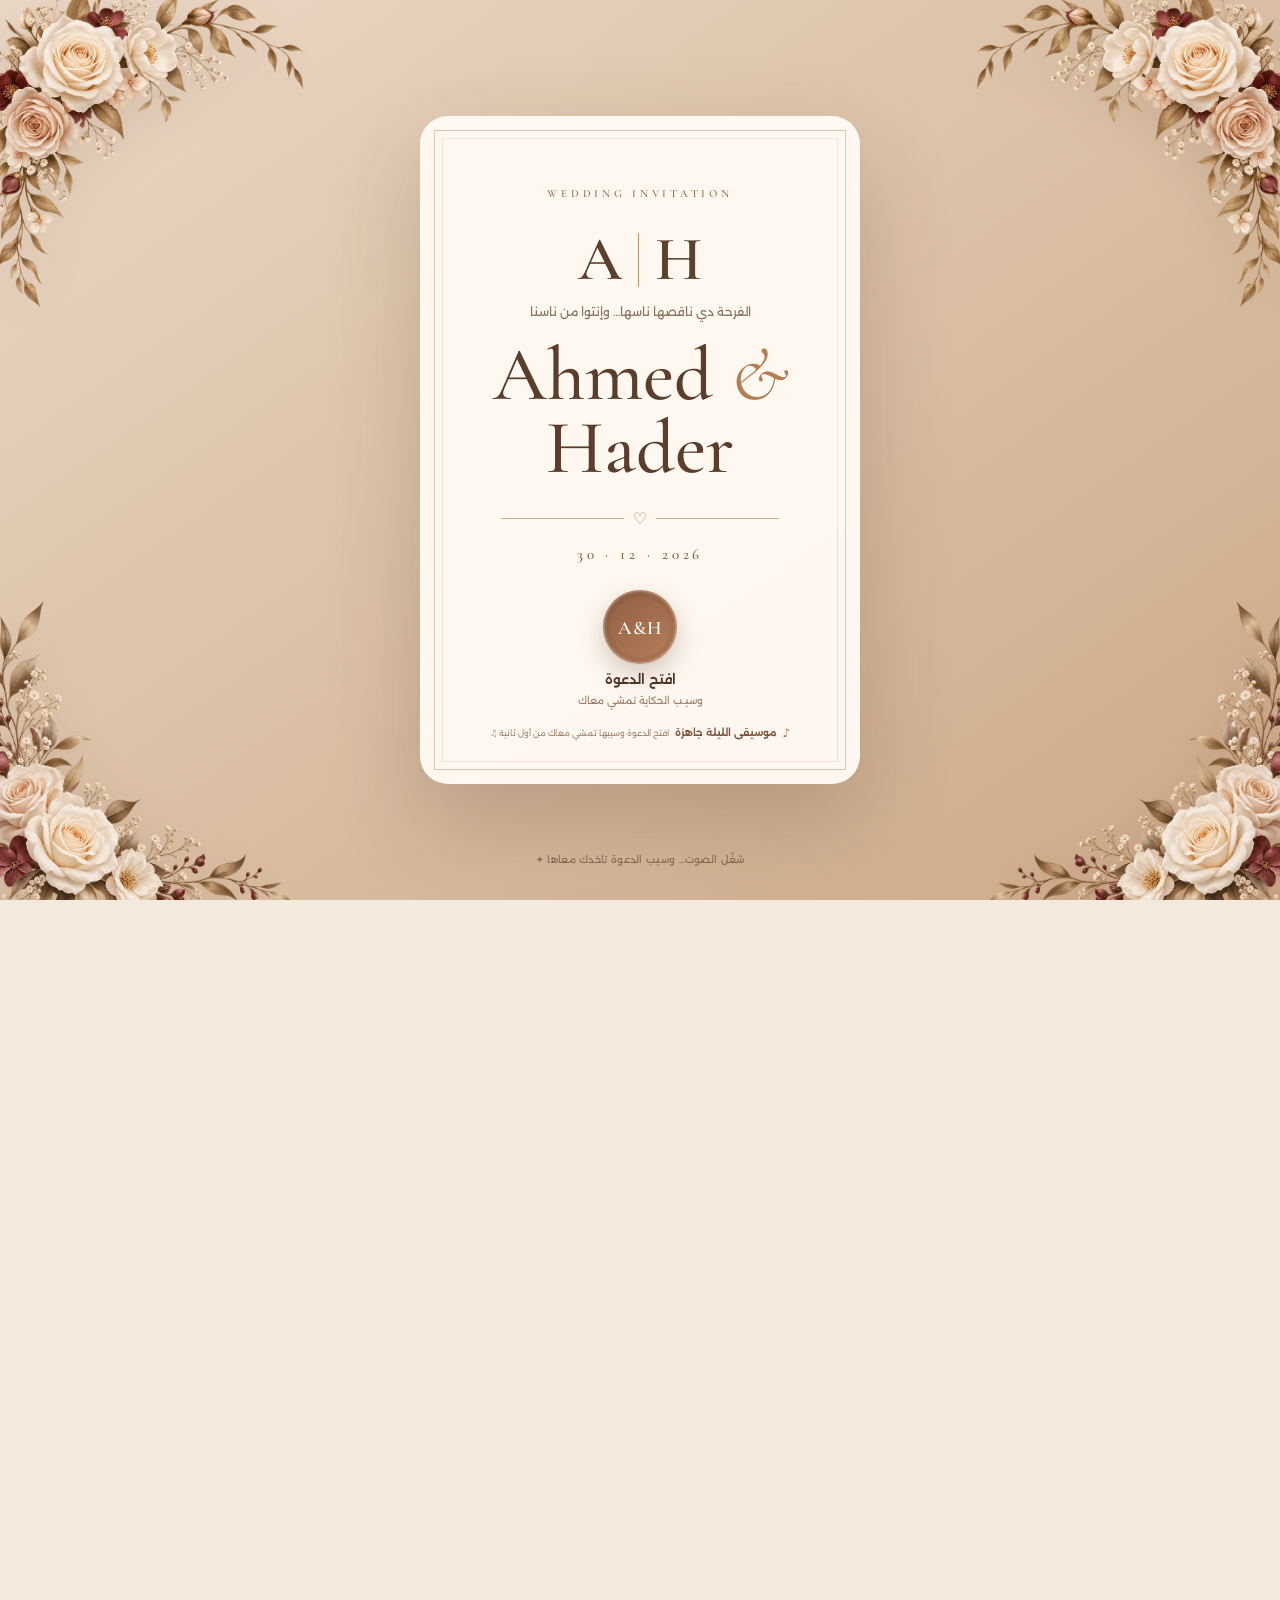
==== w/ahemd/index.html @ fbf28346 "c" ====
<!doctype html>
<html lang="ar" dir="rtl">
<head>
  <meta charset="utf-8" />
  <base href="/" />
  <meta name="viewport" content="width=device-width, initial-scale=1, viewport-fit=cover" />
  <meta name="theme-color" content="#cdb091" />
  <link rel="icon" href="data:image/svg+xml,<svg xmlns=%22http://www.w3.org/2000/svg%22 viewBox=%220 0 100 100%22><text y=%22.9em%22 font-size=%2290%22>🤎</text></svg>">
  <meta name="description" content="دعوة زفاف Ahmed & Hader" />
  <title>Ahmed & Hader — Wedding Invitation</title>
  <link rel="preconnect" href="https://fonts.googleapis.com">
  <link rel="preconnect" href="https://fonts.gstatic.com" crossorigin>
  <link rel="preload" as="image" href="/assets/invitation-cover.webp" type="image/webp" fetchpriority="high">
  <link href="https://fonts.googleapis.com/css2?family=Alexandria:wght@300;400;500;600&family=Cormorant+Garamond:ital,wght@0,400;0,500;0,600;1,500&display=swap" rel="stylesheet">
  <link rel="stylesheet" href="/styles.css?v=17" />
</head>
<body class="locked">

  <div id="intro" class="intro" aria-label="فتح دعوة الزفاف">
    <div class="intro-grain"></div>
    <div class="intro-floral intro-floral--tl" aria-hidden="true"></div>
    <div class="intro-floral intro-floral--tr" aria-hidden="true"></div>
    <div class="intro-floral intro-floral--bl" aria-hidden="true"></div>
    <div class="intro-floral intro-floral--br" aria-hidden="true"></div>

    <div id="introCard" class="intro-card">
      <div class="intro-card__border"></div>
      <span class="intro-kicker">WEDDING INVITATION</span>
      <div class="intro-monogram">A <i></i> H</div>
      <p class="intro-small">الفرحة دي ناقصها ناسها… وإنتوا من ناسنا</p>
      <h1>Ahmed <em>&</em> Hader</h1>
      <div class="intro-divider"><span></span><b>♡</b><span></span></div>
      <p class="intro-date">30 · 12 · 2026</p>
      <button id="openInvite" class="open-btn" type="button">
        <span class="seal-mini">A&H</span>
        <strong>افتح الدعوة</strong>
        <small>وسيـب الحكاية تمشي معاك</small>
      </button>
      <div class="intro-song"><span>♪</span><b>موسيقى الليلة جاهزة</b><small>افتح الدعوة وسيبها تمشي معاك من أول ثانية ♫</small></div>
    </div>
    <p class="intro-note">شغّل الصوت… وسيب الدعوة تاخدك معاها ✦</p>
  </div>

  <audio id="weddingAudio" preload="auto" loop playsinline>
    <source src="/assets/wedding-song.mp3" type="audio/mpeg">
  </audio>

  <main id="site" class="site" aria-hidden="true">
    <section class="cover" id="home">
      <div class="cover-floral cover-floral--tl" aria-hidden="true"></div>
      <div class="cover-floral cover-floral--tr" aria-hidden="true"></div>
      <div class="cover-floral cover-floral--bl" aria-hidden="true"></div>
      <div class="cover-floral cover-floral--br" aria-hidden="true"></div>
      <div class="cover-glow"></div>
      <figure class="cover-frame">
        <picture>
          <source srcset="/assets/invitation-cover.webp" type="image/webp">
          <img src="/assets/invitation-cover.jpeg" alt="Ahmed & Hader wedding invitation" width="1024" height="1536" decoding="async" fetchpriority="high" />
        </picture>
        <div class="cover-shine"></div>
      </figure>
      <div class="cover-bottom">
        <span>OUR DAY • OUR PEOPLE</span>
        <div class="mouse"><i></i></div>
      </div>
    </section>

    <section class="story section paper-section" id="story">
      <div class="paper-orbit orbit-one"></div>
      <div class="paper-orbit orbit-two"></div>
      <div class="section-title reveal">
        <span class="en">A LITTLE NOTE FROM US</span>
        <h2>من هنا هنبدأ بيتنا</h2>
        <div class="tiny-flower">✦</div>
      </div>
      <div class="story-copy reveal">
        <p>عدّت تفاصيل كتير لحد ما وصلنا لليوم ده، بس أكتر حاجة متأكدين منها إننا عايزين نبدأه وسط الناس اللي بنحبهم. عشان كده الدعوة دي مش مجرد ميعاد… دي عشان تكونوا جزء من ذكرى هنفضل فاكرينها طول العمر.</p>
        <p class="story-second">تعالوا افرحوا معانا من قلبكم، اضحكوا وارقصوا وخلو الليلة دي تاخد حقها 🤎</p>
        <div class="signature">Ahmed <em>&</em> Hader</div>
      </div>
    </section>

    <section class="countdown-section section" id="countdown">
      <div class="section-title reveal">
        <span class="en">SAVE THE DATE</span>
        <h2>فاضل قد إيه ونشوفكم؟</h2>
      </div>
      <div class="countdown reveal" aria-label="العد التنازلي للحفل">
        <div class="count-box"><strong id="days">00</strong><span>يوم</span></div>
        <div class="count-box"><strong id="hours">00</strong><span>ساعة</span></div>
        <div class="count-box"><strong id="minutes">00</strong><span>دقيقة</span></div>
        <div class="count-box"><strong id="seconds">00</strong><span>ثانية</span></div>
      </div>
      <p class="count-note reveal">الأربعاء · 30 ديسمبر 2026</p>
    </section>

    <section class="details section paper-section" id="details">
      <div class="section-title reveal">
        <span class="en">THE CELEBRATION</span>
        <h2> دي التفاصيل</h2>
      </div>

      <div class="detail-stack">
        <article class="detail-card reveal">
          <div class="detail-number">01</div>
          <div class="detail-icon">◷</div>
          <span>الوقت</span>
          <h3>7:00 PM</h3>
          <p>من 7 هنكون مستنيينكم… تعالوا بدري عشان نسلم عليكم قبل الزحمة 🤎</p>
          <button id="calendarBtn" class="calendar-inline" type="button"><span>＋</span> حط اليوم في التقويم</button>
        </article>

        <article class="detail-card reveal">
          <div class="detail-number">02</div>
          <div class="detail-icon">⌖</div>
          <span>المكان</span>
          <h3>Le Ciel Hotel</h3>
          <p>Lailaty Hall</p>
          <a id="mapBtn" class="soft-link" href="#" target="_blank" rel="noopener">هات الطريق <b>↗</b></a>
        </article>
      </div>


    </section>

    <section class="wishes section" id="wishes">
      <div class="section-title reveal">
        <span class="en">FROM OUR FAVORITE PEOPLE</span>
        <h2>كلمتين من ناسنا</h2>
        <p>كل كلمة منكم هتفضل حتة حلوة من اليوم ده</p>
      </div>
      <div class="wishes-slider reveal empty" id="wishesSlider" aria-label="تعليقات الأهل والأصدقاء">
        <div class="wishes-viewport">
          <div class="wishes-track" id="wishesTrack"></div>
        </div>
        <div class="wishes-controls">
          <button id="wishPrev" class="wish-nav" type="button" aria-label="التعليق السابق">‹</button>
          <div class="wish-count" aria-live="polite"><strong id="wishCurrent">00</strong><i></i><span id="wishTotal">00</span></div>
          <button id="wishNext" class="wish-nav" type="button" aria-label="التعليق التالي">›</button>
        </div>
      </div>

      <div class="guestbook reveal">
        <div class="guestbook-head">
          <span>GUEST BOOK</span>
          <h3>سيب لنا كلمة نرجع نقراها بعدين</h3>
        </div>
        <form id="wishForm" class="wish-form">
          <input id="wishName" type="text" maxlength="30" placeholder="اسمك" required />
          <textarea id="wishMessage" maxlength="180" placeholder="اكتب اللي نفسك تقوله لـ Ahmed & Hader…" required></textarea>
          <button type="submit" class="primary-btn">سيب كلمتك 🤎</button>
        </form>
      </div>
    </section>

    <section class="closing section paper-section" id="closing">
      <div class="closing-card reveal">
        <span class="en">CAN'T WAIT TO SEE YOU</span>
        <div class="closing-mark">A <i></i> H</div>
        <h2>مستنيينكم</h2>
        <p>من غيركم الليلة هتبقى ناقصة. مش محتاجين منكم غير إنكم تيجوا بقلب خفيف وفرحة كبيرة، ونعيش اليوم ده سوا.</p>
        <div class="closing-date">30 / 12 / 2026</div>
      </div>
    </section>

    <footer>
      <span>ONE NIGHT • ONE MEMORY</span>
      <strong>Ahmed & Hader</strong>
      <small class="music-credit">Local wedding audio • loops all night ♫</small>
      <small class="dev-credit">DEV : Ziad</small>
    </footer>
  </main>

  <div id="player" class="player local-audio-player" aria-label="تشغيل أو إيقاف موسيقى الفرح">
    <button id="audioToggle" class="audio-toggle" type="button" aria-label="تشغيل أو إيقاف الموسيقى" title="تشغيل / إيقاف الموسيقى">
      <span class="audio-icon audio-icon-play">▶</span>
      <span class="audio-icon audio-icon-pause">Ⅱ</span>
    </button>
  </div>

  <div class="scroll-progress" aria-hidden="true"><i id="scrollProgress"></i></div>
  <div id="toast" class="toast" role="status"></div>

  <script src="/app.js?v=17" defer></script>
</body>
</html>
---- styles.css ----
:root{
  --paper:#f3e9dc;
  --paper-2:#ead9c7;
  --latte:#d4b493;
  --latte-2:#c19a75;
  --brown:#5c3f2d;
  --brown-2:#7b5940;
  --ink:#37271d;
  --cream:#fffaf4;
  --gold:#b88758;
  --rose:#9a6e5b;
  --line:rgba(92,63,45,.16);
  --shadow:0 30px 80px rgba(81,54,35,.18);
}
*{box-sizing:border-box}
html{scroll-behavior:smooth;background:var(--paper)}
body{margin:0;background:var(--paper);color:var(--ink);font-family:"Alexandria",system-ui,sans-serif;overflow-x:hidden}
body.locked{overflow:hidden}
button,a,input,textarea{font:inherit}
button{cursor:pointer}
a{text-decoration:none;color:inherit}
::selection{background:#b88758;color:#fff}

/* Intro */
.intro{position:fixed;inset:0;z-index:9999;display:grid;place-items:center;overflow:hidden;background:
radial-gradient(circle at 12% 15%,rgba(255,255,255,.72),transparent 25%),
radial-gradient(circle at 86% 84%,rgba(160,110,75,.12),transparent 29%),
linear-gradient(145deg,#ead8c6 0%,#d9bea2 52%,#cda887 100%);transition:opacity 1s ease,visibility 1s ease;isolation:isolate}
.intro::before{content:"";position:absolute;inset:-20%;background:repeating-linear-gradient(0deg,rgba(255,255,255,.08) 0 1px,transparent 1px 4px);opacity:.5;mix-blend-mode:soft-light;transform:rotate(-9deg);pointer-events:none}
.intro.hide{opacity:0;visibility:hidden;pointer-events:none}
.intro-grain{position:absolute;inset:0;opacity:.16;pointer-events:none;background-image:url("data:image/svg+xml,%3Csvg viewBox='0 0 180 180' xmlns='http://www.w3.org/2000/svg'%3E%3Cfilter id='n'%3E%3CfeTurbulence type='fractalNoise' baseFrequency='.8' numOctaves='4' stitchTiles='stitch'/%3E%3C/filter%3E%3Crect width='100%25' height='100%25' filter='url(%23n)' opacity='.25'/%3E%3C/svg%3E")}
.botanical{position:absolute;width:340px;height:520px;opacity:.22;filter:blur(.1px);border-radius:50%;pointer-events:none}
.botanical::before,.botanical::after{content:"";position:absolute;border:1px solid rgba(85,58,40,.42);border-radius:70% 0 70% 0;transform:rotate(28deg)}
.botanical::before{width:150px;height:55px;left:60px;top:150px;box-shadow:60px 70px 0 -1px rgba(0,0,0,0),60px 70px 0 0 rgba(85,58,40,.25)}
.botanical::after{width:125px;height:46px;left:155px;top:235px;transform:rotate(210deg)}
.botanical-a{left:-120px;top:-150px;transform:rotate(18deg)}
.botanical-b{right:-110px;bottom:-180px;transform:rotate(205deg)}
.intro-card{position:relative;z-index:2;width:min(88vw,440px);min-height:610px;padding:72px 42px 44px;background:rgba(255,250,244,.92);box-shadow:0 36px 90px rgba(81,53,33,.28);display:flex;flex-direction:column;align-items:center;justify-content:center;text-align:center;transition:transform 1.15s cubic-bezier(.2,.8,.2,1),opacity .8s ease;transform-origin:center}
.intro-card::before,.intro-card::after{content:"";position:absolute;width:150px;height:150px;border:1px solid rgba(184,135,88,.26);border-radius:50%}
.intro-card::before{left:-82px;top:-78px}.intro-card::after{right:-78px;bottom:-70px}
.intro-card__border{position:absolute;inset:16px;border:1px solid rgba(184,135,88,.45);pointer-events:none}
.intro-card__border::after{content:"";position:absolute;inset:7px;border:1px solid rgba(184,135,88,.18)}
.intro-kicker{font:600 11px/1 "Cormorant Garamond",serif;letter-spacing:.34em;color:#9b7653}
.intro-monogram{direction:ltr;display:flex;align-items:center;gap:16px;font:600 62px/1 "Cormorant Garamond",serif;color:var(--brown);margin:30px 0 13px}.intro-monogram i{width:1px;height:54px;background:#bc936d}
.intro-small{font-size:12px;color:#8b745f;margin:0}.intro h1{direction:ltr;font:500 clamp(50px,8vw,76px)/.96 "Cormorant Garamond",serif;color:#5a3d2b;margin:20px 0 14px}.intro h1 em{font-weight:400;color:#b27f54}
.intro-divider{display:flex;align-items:center;gap:9px;width:78%;color:#b78961;margin:11px 0}.intro-divider span{height:1px;background:#cfae8d;flex:1}.intro-divider b{font-weight:400}
.intro-date{direction:ltr;font:500 15px/1 "Cormorant Garamond",serif;letter-spacing:.26em;color:#7c5b44;margin:8px 0 28px}
.open-btn{border:0;background:transparent;display:flex;flex-direction:column;align-items:center;color:#503524;gap:7px;padding:0}.open-btn strong{font-size:13px;font-weight:600}.open-btn small{font-size:10px;color:#9b816c;font-weight:400}.seal-mini{width:74px;height:74px;border-radius:50%;display:grid;place-items:center;background:linear-gradient(145deg,#8d5d42,#b9805c);color:#fff9ef;box-shadow:0 10px 25px rgba(94,57,37,.25),inset 0 0 0 2px rgba(255,255,255,.22),inset 0 0 0 7px rgba(85,49,30,.09);font:600 19px/1 "Cormorant Garamond",serif;letter-spacing:.06em;transition:.35s ease}.open-btn:hover .seal-mini{transform:translateY(-4px) rotate(-4deg);box-shadow:0 16px 32px rgba(94,57,37,.32),inset 0 0 0 2px rgba(255,255,255,.22),inset 0 0 0 7px rgba(85,49,30,.09)}
.intro.opening .intro-card{transform:scale(1.06) rotateX(7deg);opacity:0}.intro-note{position:absolute;bottom:max(24px,env(safe-area-inset-bottom));font-size:10px;color:#6f5140;opacity:.72;letter-spacing:.03em}

.site{opacity:0;transition:opacity .8s ease}.site.ready{opacity:1}.section{position:relative;padding:110px 22px;overflow:hidden}
.paper-section{background:linear-gradient(180deg,#f7efe5,#edddcb)}
.paper-section::before{content:"";position:absolute;inset:0;background-image:linear-gradient(rgba(91,62,42,.025) 1px,transparent 1px),linear-gradient(90deg,rgba(91,62,42,.025) 1px,transparent 1px);background-size:28px 28px;mask-image:linear-gradient(to bottom,transparent,#000 20%,#000 80%,transparent);pointer-events:none}
.section-title{text-align:center;position:relative;z-index:2}.section-title .en{direction:ltr;display:block;font:600 11px/1 "Cormorant Garamond",serif;letter-spacing:.37em;color:#a3734c;margin-bottom:16px}.section-title h2{font-size:clamp(32px,5vw,58px);font-weight:500;line-height:1.4;margin:0;color:#523827}.section-title p{font-size:13px;color:#8a6d59;margin:12px 0 0}.tiny-flower{color:#b88758;margin-top:12px}

/* Cover using the user's exact image */
.cover{position:relative;min-height:100svh;background:linear-gradient(180deg,#cdb091 0%,#e4d0ba 52%,#f2e7db 100%);display:flex;align-items:center;justify-content:center;padding:34px 16px 86px;overflow:hidden}
.cover::before{content:"";position:absolute;inset:0;background:radial-gradient(circle at 50% 16%,rgba(255,255,255,.6),transparent 36%),radial-gradient(circle at 10% 86%,rgba(116,72,45,.12),transparent 30%)}
.cover-glow{position:absolute;width:80vw;height:80vw;border-radius:50%;border:1px solid rgba(255,255,255,.35);box-shadow:0 0 0 60px rgba(255,255,255,.08),0 0 0 120px rgba(255,255,255,.04)}
.cover-frame{position:relative;z-index:2;margin:0;width:min(92vw,615px);filter:drop-shadow(0 30px 48px rgba(79,49,29,.25));animation:coverFloat 7s ease-in-out infinite}
.cover-frame::before{content:"";position:absolute;inset:-9px;border:1px solid rgba(255,255,255,.62);z-index:2;pointer-events:none}.cover-frame img{display:block;width:100%;height:auto;max-height:88svh;object-fit:contain;background:#fff;border-radius:3px}.cover-shine{position:absolute;inset:0;overflow:hidden;pointer-events:none}.cover-shine::after{content:"";position:absolute;top:-20%;left:-55%;width:34%;height:140%;background:linear-gradient(90deg,transparent,rgba(255,255,255,.18),transparent);transform:rotate(10deg);animation:shine 5.8s ease-in-out infinite 1.2s}
.cover-bottom{position:absolute;bottom:22px;left:50%;transform:translateX(-50%);z-index:3;display:flex;flex-direction:column;align-items:center;gap:9px;color:#6b4d38}.cover-bottom>span{direction:ltr;font:600 9px/1 "Cormorant Garamond",serif;letter-spacing:.3em}.mouse{width:20px;height:31px;border:1px solid rgba(96,65,45,.46);border-radius:14px;display:flex;justify-content:center;padding-top:6px}.mouse i{width:2px;height:7px;border-radius:5px;background:#8d6549;animation:mouse 1.6s ease infinite}
@keyframes coverFloat{0%,100%{transform:translateY(0)}50%{transform:translateY(-8px)}}@keyframes shine{0%,45%{left:-55%}65%,100%{left:125%}}@keyframes mouse{0%{transform:translateY(0);opacity:1}80%,100%{transform:translateY(8px);opacity:0}}

.story{min-height:90svh;display:flex;flex-direction:column;justify-content:center;align-items:center}.story-copy{position:relative;z-index:2;width:min(720px,94%);text-align:center;margin-top:38px}.story-copy p{font-size:clamp(15px,2vw,18px);line-height:2.2;color:#6f5441;margin:0 auto;max-width:640px}.signature{direction:ltr;font:500 clamp(44px,7vw,70px)/1 "Cormorant Garamond",serif;color:#815a3c;margin-top:38px}.signature em{color:#bd8b60;font-weight:400}.paper-orbit{position:absolute;border:1px solid rgba(152,103,68,.13);border-radius:50%}.orbit-one{width:460px;height:460px;right:-250px;top:10%}.orbit-two{width:520px;height:520px;left:-340px;bottom:-140px}

.countdown-section{background:linear-gradient(160deg,#b89677 0%,#c9a989 50%,#af896b 100%);color:#fff;min-height:78svh;display:flex;flex-direction:column;justify-content:center}.countdown-section::after{content:"";position:absolute;inset:0;background:radial-gradient(circle at 15% 15%,rgba(255,255,255,.18),transparent 28%),radial-gradient(circle at 84% 80%,rgba(69,42,26,.14),transparent 30%)}.countdown-section .section-title{z-index:2}.countdown-section .section-title .en{color:#f4dfca}.countdown-section .section-title h2{color:#fff8f1}.countdown{position:relative;z-index:2;width:min(900px,96%);margin:52px auto 0;display:grid;grid-template-columns:repeat(4,1fr);gap:13px}.count-box{min-height:160px;border:1px solid rgba(255,255,255,.38);background:rgba(255,255,255,.13);backdrop-filter:blur(9px);display:flex;flex-direction:column;align-items:center;justify-content:center;border-radius:28px}.count-box strong{direction:ltr;font:500 clamp(52px,8vw,78px)/.85 "Cormorant Garamond",serif}.count-box span{font-size:11px;margin-top:13px;opacity:.85}.count-note{position:relative;z-index:2;text-align:center;color:#fff0e0;font-size:12px;letter-spacing:.04em;margin-top:25px}

.details{padding-bottom:130px}.detail-stack{width:min(930px,96%);margin:52px auto 0;display:grid;grid-template-columns:1fr 1fr;gap:18px}.detail-card{position:relative;background:rgba(255,250,244,.72);border:1px solid rgba(128,86,58,.14);border-radius:30px;padding:42px 34px;text-align:center;box-shadow:0 24px 60px rgba(85,56,36,.08);overflow:hidden}.detail-card::after{content:"";position:absolute;width:150px;height:150px;border:1px solid rgba(182,132,91,.14);border-radius:50%;right:-80px;bottom:-85px}.detail-number{position:absolute;left:25px;top:22px;font:600 12px/1 "Cormorant Garamond",serif;letter-spacing:.18em;color:#bb8d67}.detail-icon{width:62px;height:62px;border-radius:50%;margin:0 auto 20px;display:grid;place-items:center;border:1px solid rgba(151,101,67,.26);color:#9a6c4d;font-size:27px;background:#f8eee3}.detail-card>span{font-size:11px;color:#9a816c}.detail-card h3{direction:ltr;font:500 clamp(31px,4vw,46px)/1.1 "Cormorant Garamond",serif;color:#65462f;margin:10px 0}.detail-card p{font-size:12px;color:#8d735f;margin:6px 0}.soft-link{display:inline-flex;gap:8px;align-items:center;margin-top:20px;padding-bottom:5px;border-bottom:1px solid rgba(132,87,54,.35);font-size:11px;color:#7a5236}.soft-link b{font-size:15px;font-weight:400}.timeline{width:min(880px,94%);margin:34px auto 0;padding:26px 32px;background:#6c4b35;color:#fff7ef;border-radius:24px;display:grid;grid-template-columns:1fr 60px 1fr 60px 1fr;align-items:center;text-align:center;box-shadow:0 18px 45px rgba(88,55,33,.18)}.timeline div{display:flex;flex-direction:column;gap:5px}.timeline b{direction:ltr;font:500 26px/1 "Cormorant Garamond",serif;color:#f2d5b9}.timeline span{font-size:10px;opacity:.8}.timeline i{height:1px;background:rgba(255,255,255,.28)}.actions{display:flex;justify-content:center;gap:12px;flex-wrap:wrap;margin-top:32px}.primary-btn,.secondary-btn{border-radius:999px;padding:15px 25px;font-size:11px;transition:.3s ease;border:1px solid #6f4b34}.primary-btn{background:#68472f;color:#fffaf4}.secondary-btn{background:transparent;color:#68472f}.primary-btn:hover,.secondary-btn:hover{transform:translateY(-2px);box-shadow:0 13px 30px rgba(95,59,34,.16)}

.wishes{background:#d9bea2;padding-top:120px;padding-bottom:130px}.wishes::before{content:"";position:absolute;inset:0;background:radial-gradient(circle at 14% 20%,rgba(255,255,255,.2),transparent 25%),radial-gradient(circle at 90% 78%,rgba(110,67,42,.11),transparent 30%)}.wishes .section-title h2{color:#513729}.wishes .section-title .en{color:#75523c}.wishes-marquee{position:relative;z-index:2;width:100vw;margin-right:calc((100vw - 100%)/-2);margin-top:45px;overflow:hidden;mask-image:linear-gradient(to left,transparent,#000 8%,#000 92%,transparent)}.wishes-track{display:flex;gap:16px;width:max-content;animation:wishes 32s linear infinite;padding:12px 10px 26px}.wishes-marquee:hover .wishes-track{animation-play-state:paused}.wish-card{width:330px;min-height:210px;background:#f9f1e8;border:1px solid rgba(91,59,38,.11);border-radius:28px;padding:24px;box-shadow:0 18px 44px rgba(92,57,33,.1);display:grid;grid-template-columns:48px 1fr;grid-template-rows:auto 1fr;column-gap:12px;align-content:start}.avatar{grid-row:1;width:48px;height:48px;border-radius:50%;display:grid;place-items:center;background:#b28766;color:#fff;font-weight:600}.wish-card>div:nth-child(2){display:flex;flex-direction:column;justify-content:center}.wish-card strong{font-size:12px;color:#533725}.wish-card span{font-size:9px;color:#9b7e69;margin-top:3px}.wish-card p{grid-column:1/-1;font-size:12px;line-height:2;color:#735a48;margin:18px 0 0}.guestbook{position:relative;z-index:2;width:min(760px,94%);margin:55px auto 0;background:#fff8ef;border-radius:34px;padding:42px;box-shadow:0 28px 70px rgba(85,55,34,.12)}.guestbook-head{text-align:center}.guestbook-head span{direction:ltr;font:600 10px/1 "Cormorant Garamond",serif;letter-spacing:.35em;color:#a47854}.guestbook-head h3{font-size:28px;margin:10px 0 26px;color:#553a28}.wish-form{display:grid;gap:11px}.wish-form input,.wish-form textarea{width:100%;border:1px solid rgba(101,68,46,.15);background:#f4e8db;color:#513828;border-radius:18px;outline:none;padding:14px 16px;font-size:12px;transition:.2s ease}.wish-form textarea{min-height:120px;resize:vertical}.wish-form input:focus,.wish-form textarea:focus{border-color:#a57350;box-shadow:0 0 0 3px rgba(167,115,80,.09)}.wish-form .primary-btn{justify-self:center;margin-top:4px}.local-wishes{display:grid;gap:10px;margin-top:22px}.local-wish{background:#f2e4d5;border-radius:18px;padding:14px 16px}.local-wish strong{font-size:11px}.local-wish p{font-size:11px;line-height:1.8;margin:6px 0 0;color:#765b48}@keyframes wishes{from{transform:translateX(0)}to{transform:translateX(50%)}}

.closing{min-height:85svh;display:grid;place-items:center}.closing-card{position:relative;z-index:2;width:min(720px,94%);text-align:center;padding:86px 35px;border:1px solid rgba(151,103,68,.3);border-radius:320px 320px 30px 30px;background:rgba(255,250,245,.78);box-shadow:0 28px 70px rgba(82,53,34,.09)}.closing-card .en{direction:ltr;font:600 10px/1 "Cormorant Garamond",serif;letter-spacing:.34em;color:#9f7453}.closing-mark{direction:ltr;display:flex;align-items:center;justify-content:center;gap:14px;font:600 54px/1 "Cormorant Garamond",serif;color:#68472f;margin:20px 0}.closing-mark i{width:1px;height:42px;background:#b98a64}.closing-card h2{font-size:clamp(30px,5vw,52px);font-weight:500;margin:12px 0;color:#543827}.closing-card p{font-size:13px;line-height:2;color:#876b57;max-width:540px;margin:0 auto}.closing-date{direction:ltr;font:500 19px/1 "Cormorant Garamond",serif;letter-spacing:.24em;color:#916645;margin-top:30px}
footer{background:#4e3525;color:#ead6c3;padding:38px 20px;text-align:center;display:flex;flex-direction:column;gap:8px}footer span{font:500 10px/1 "Cormorant Garamond",serif;letter-spacing:.23em;opacity:.7}footer strong{direction:ltr;font:500 28px/1 "Cormorant Garamond",serif;color:#fff2e5}

/* Player + auto scroll */
.player{position:fixed;z-index:500;left:max(14px,env(safe-area-inset-left));bottom:max(14px,env(safe-area-inset-bottom));display:grid;grid-template-columns:48px minmax(135px,210px) 49px;align-items:center;gap:10px;padding:8px 9px;background:rgba(255,248,240,.92);border:1px solid rgba(109,74,50,.14);border-radius:999px;box-shadow:0 16px 44px rgba(80,50,30,.2);backdrop-filter:blur(14px);opacity:0;transform:translateY(25px);pointer-events:none;transition:.45s ease}.player.show{opacity:1;transform:none;pointer-events:auto}.player-disc{width:48px;height:48px;border-radius:50%;border:0;background:radial-gradient(circle at center,#d9bd9f 0 8%,#5d402d 9% 15%,#7a563d 16% 55%,#4d3324 56% 60%,#7a563d 61%);display:grid;place-items:center;color:#fff;box-shadow:inset 0 0 0 1px rgba(255,255,255,.15)}.player.playing .player-disc{animation:spin 4s linear infinite}.player-disc span{width:19px;height:19px;border-radius:50%;background:#e7cdb3;display:grid;place-items:center;color:#5d3f2b;font-size:10px}.player-copy{min-width:0;direction:ltr;text-align:left}.player-copy small{display:block;font:600 8px/1 "Cormorant Garamond",serif;letter-spacing:.2em;color:#9a7659}.player-copy strong{display:block;white-space:nowrap;overflow:hidden;text-overflow:ellipsis;font-size:10px;color:#523824;margin:5px 0 7px}.audio-line{height:2px;background:#e2cdb8;border-radius:4px;overflow:hidden}.audio-line i{display:block;width:0;height:100%;background:#7b553c}.scroll-toggle{width:48px;height:48px;border-radius:50%;border:1px solid rgba(92,62,42,.18);background:#f2e4d6;color:#6b4830;display:flex;flex-direction:column;align-items:center;justify-content:center;gap:1px}.scroll-toggle span{font-size:15px;line-height:1}.scroll-toggle small{font:700 6px/1 "Cormorant Garamond",serif;letter-spacing:.06em}.scroll-toggle:not(.active){opacity:.45}.scroll-progress{position:fixed;top:0;left:0;right:0;height:3px;z-index:700;background:transparent}.scroll-progress i{display:block;width:0;height:100%;background:#8c6143;box-shadow:0 0 10px rgba(140,97,67,.35)}.toast{position:fixed;z-index:800;left:50%;bottom:100px;transform:translate(-50%,18px);background:#513726;color:#fff7ef;border-radius:999px;padding:11px 18px;font-size:10px;opacity:0;pointer-events:none;transition:.3s ease}.toast.show{opacity:1;transform:translate(-50%,0)}@keyframes spin{to{transform:rotate(360deg)}}

.reveal{opacity:0;transform:translateY(30px);transition:opacity .85s ease,transform .85s cubic-bezier(.2,.8,.2,1)}.reveal.in-view{opacity:1;transform:none}

@media(max-width:760px){
  .intro-card{min-height:560px;padding:58px 30px 38px}.intro-monogram{font-size:54px}.intro h1{font-size:52px}.seal-mini{width:68px;height:68px}
  .section{padding:88px 15px}.cover{padding:20px 12px 76px}.cover-frame{width:min(94vw,560px)}.cover-frame img{max-height:90svh}
  .countdown{grid-template-columns:repeat(2,1fr);gap:10px}.count-box{min-height:126px}.detail-stack{grid-template-columns:1fr}.timeline{grid-template-columns:1fr;padding:22px 18px;gap:13px}.timeline i{width:1px;height:22px;justify-self:center}.actions{width:100%;max-width:560px;margin-left:auto;margin-right:auto}.primary-btn,.secondary-btn{width:100%;text-align:center}.guestbook{padding:30px 18px;border-radius:28px}.wishes-track{animation-duration:25s}.wish-card{width:286px}.closing-card{padding:72px 22px}.player{grid-template-columns:44px minmax(115px,1fr) 44px;right:14px;left:14px}.player-disc,.scroll-toggle{width:44px;height:44px}.player-copy strong{font-size:9px}.player-copy small{font-size:7px}}
@media(max-height:690px) and (max-width:760px){.intro-card{min-height:510px;padding-top:42px}.intro-monogram{margin:19px 0 8px}.intro h1{margin:13px 0 10px}.intro-date{margin-bottom:18px}.intro-note{display:none}}
@media(prefers-reduced-motion:reduce){*{animation:none!important;transition:none!important;scroll-behavior:auto!important}.reveal{opacity:1;transform:none}}

/* v3 heartfelt details + YouTube audio host */
.intro-song{direction:rtl;margin-top:18px;display:flex;align-items:center;justify-content:center;gap:6px;color:#78533a;font-size:10px}.intro-song span{font-size:12px;color:#a97650}.intro-song b{font-weight:600}.intro-song small{color:#a58a74}.story-second{margin-top:18px!important;color:#866954!important;font-size:13px!important}.yt-audio-host{position:fixed!important;width:200px!important;height:200px!important;left:-10000px!important;top:-10000px!important;overflow:hidden!important;pointer-events:none!important}.player-copy a{display:block;min-width:0}.player-copy a:hover strong{color:#8a5d3e}.cover-frame{will-change:transform}.site.ready .cover-frame{animation:coverReveal .95s cubic-bezier(.2,.8,.2,1) both,coverFloat 7s ease-in-out infinite .95s}@keyframes coverReveal{from{opacity:0;transform:scale(.965) translateY(16px);filter:blur(5px)}to{opacity:1;transform:scale(1) translateY(0);filter:blur(0)}}

/* =========================
   V4 — slider + looping auto scroll
   ========================= */
.rsvp-btn{display:inline-flex;flex-direction:column;align-items:center;justify-content:center;gap:4px;min-width:210px}
.rsvp-btn span{font-size:11px;line-height:1.2}
.rsvp-btn small{direction:ltr;font:500 11px/1 "Cormorant Garamond",serif;letter-spacing:.08em;opacity:.72}

/* Replace marquee with a clean slider */
.wishes-slider{position:relative;z-index:2;width:min(760px,92%);margin:48px auto 0}
.wishes-viewport{overflow:hidden;border-radius:30px;box-shadow:0 24px 60px rgba(92,57,33,.1)}
.wishes-track{display:flex;width:100%;gap:0!important;padding:0!important;animation:none!important;transition:transform .7s cubic-bezier(.22,.8,.24,1);will-change:transform;direction:ltr}
.wish-card{flex:0 0 100%;width:100%!important;min-height:235px;border-radius:30px!important;padding:34px 38px!important;display:grid!important;grid-template-columns:54px 1fr!important;grid-template-rows:auto 1fr!important;column-gap:14px!important;direction:rtl;text-align:right;background:rgba(255,249,242,.94)!important;border:1px solid rgba(91,59,38,.1)!important;box-shadow:none!important}
.wish-card .avatar{width:54px;height:54px;background:linear-gradient(145deg,#b98b67,#8f6245);box-shadow:inset 0 0 0 1px rgba(255,255,255,.28)}
.wish-meta{display:flex;flex-direction:column;justify-content:center}
.wish-card strong{font-size:13px!important;color:#513626!important}
.wish-card span{font-size:9px!important;color:#9d8069!important;margin-top:4px!important}
.wish-card p{grid-column:1/-1!important;margin:24px 0 0!important;font-size:14px!important;line-height:2.05!important;color:#6b5140!important;max-width:620px}
.wishes-controls{display:flex;align-items:center;justify-content:center;gap:18px;margin-top:18px}
.wish-nav{width:42px;height:42px;border-radius:50%;border:1px solid rgba(89,58,38,.14);background:rgba(255,248,240,.72);color:#63452f;font:500 28px/1 "Cormorant Garamond",serif;display:grid;place-items:center;transition:.25s ease;box-shadow:0 10px 24px rgba(86,53,31,.07)}
.wish-nav:hover{transform:translateY(-2px);background:#fff8f0;box-shadow:0 14px 28px rgba(86,53,31,.11)}
.wish-count{direction:ltr;display:flex;align-items:center;gap:10px;min-width:90px;justify-content:center;color:#6b4932;font-family:"Cormorant Garamond",serif}
.wish-count strong{font-size:18px;font-weight:600;color:#513727}.wish-count span{font-size:14px;color:#9e8068}.wish-count i{width:26px;height:1px;background:rgba(91,59,38,.28)}

/* Cleaner guestbook spacing after slider */
.guestbook{margin-top:44px!important}
.local-wishes:empty{display:none}

/* Stacked floating controls: music above, auto-scroll below */
.player{left:max(14px,env(safe-area-inset-left))!important;right:auto!important;bottom:max(14px,env(safe-area-inset-bottom))!important;display:flex!important;flex-direction:column!important;align-items:stretch!important;gap:7px!important;width:280px!important;grid-template-columns:none!important;padding:8px!important;border-radius:24px!important;background:rgba(255,248,240,.94)!important}
.player-audio-row{display:grid;grid-template-columns:44px 1fr;align-items:center;gap:10px;padding:2px}
.player-disc{width:44px!important;height:44px!important;flex:0 0 44px}
.player-copy{min-width:0}
.player-copy strong{font-size:10px!important;margin:4px 0 7px!important}
.scroll-toggle{width:100%!important;height:auto!important;min-height:42px;border-radius:16px!important;display:grid!important;grid-template-columns:32px 1fr!important;align-items:center!important;justify-content:initial!important;gap:8px!important;padding:7px 10px!important;text-align:right;background:#efe0d2!important;color:#63452f!important;opacity:1!important}
.scroll-toggle>span{width:32px;height:32px;border-radius:50%;background:#7a543a;color:#fff8f0;display:grid;place-items:center;font-size:14px!important;transition:.25s ease}
.scroll-toggle>div{display:flex;flex-direction:column;gap:3px;line-height:1.1}
.scroll-toggle strong{font-size:10px;font-weight:600}.scroll-toggle small{font:500 8px/1 Alexandria,sans-serif!important;letter-spacing:0!important;color:#9b775d}
.scroll-toggle.waiting>span{animation:autoPulse 1.1s ease-in-out infinite}.scroll-toggle:not(.active)>span{background:#c6ad98}.scroll-toggle:not(.active){background:#f2e7dc!important;color:#9a816f!important}
@keyframes autoPulse{50%{transform:translateY(3px);opacity:.7}}

/* More breathing room so fixed controls don't cover final content */
footer{padding-bottom:120px!important}

@media(max-width:760px){
  .wishes-slider{width:min(94%,620px);margin-top:34px}
  .wish-card{min-height:250px;padding:26px 22px!important;grid-template-columns:48px 1fr!important}.wish-card .avatar{width:48px;height:48px}.wish-card p{font-size:12px!important;line-height:2!important;margin-top:20px!important}
  .guestbook{margin-top:34px!important}
  .player{width:240px!important;left:10px!important;bottom:max(10px,env(safe-area-inset-bottom))!important;right:auto!important;padding:7px!important;border-radius:21px!important}
  .player-audio-row{grid-template-columns:40px 1fr;gap:8px}.player-disc{width:40px!important;height:40px!important}.scroll-toggle{min-height:39px!important;padding:6px 8px!important}.scroll-toggle>span{width:29px;height:29px}.scroll-toggle strong{font-size:9px}.scroll-toggle small{font-size:7px!important}
  .rsvp-btn{min-width:100%}
}

/* V5 — hands-off cinematic scroll + cleaner looping music player */
.player{
  width:260px!important;
  display:block!important;
  padding:9px 10px!important;
  border-radius:22px!important;
}
.player-audio-row{
  display:grid!important;
  grid-template-columns:44px minmax(0,1fr)!important;
  align-items:center!important;
  gap:10px!important;
}
.player-copy strong{margin:4px 0 3px!important}
.loop-note{
  display:block;
  font-size:7px;
  line-height:1.5;
  color:#a1846e;
  white-space:nowrap;
  overflow:hidden;
  text-overflow:ellipsis;
}

/* Keep the message visually above the navigation arrows. */
.wishes-viewport{position:relative}
.wish-card{align-content:start!important}
.wishes-controls{
  position:relative;
  z-index:3;
  margin-top:16px!important;
  padding-top:2px;
}

@media (max-width:640px){
  .player{width:225px!important;padding:7px 8px!important}
  .player-audio-row{grid-template-columns:40px minmax(0,1fr)!important;gap:8px!important}
  .loop-note{font-size:6.5px}
  .wishes-controls{margin-top:14px!important}
}

/* =========================
   V6 — simpler comments + inline calendar + audio-only wedding music
   ========================= */
.calendar-inline{
  position:relative;
  z-index:2;
  display:inline-flex;
  align-items:center;
  justify-content:center;
  gap:8px;
  margin-top:20px;
  padding:12px 18px;
  border:1px solid rgba(104,71,47,.22);
  border-radius:999px;
  background:#68472f;
  color:#fffaf4;
  font-size:10px;
  box-shadow:0 12px 28px rgba(95,59,34,.13);
  transition:.25s ease;
}
.calendar-inline span{font-size:15px;line-height:1;font-weight:300}
.calendar-inline:hover{transform:translateY(-2px);box-shadow:0 16px 34px rgba(95,59,34,.17)}
.actions{display:none!important}
.rsvp-btn{display:none!important}

/* Slider cards: name + message only. */
.wish-card{
  display:flex!important;
  flex-direction:column!important;
  justify-content:center!important;
  align-items:flex-start!important;
  min-height:220px!important;
  padding:36px 42px!important;
  direction:rtl;
  text-align:right;
}
.wish-card .avatar,.wish-card .wish-meta,.wish-card>span{display:none!important}
.wish-name{
  display:inline-block;
  position:relative;
  padding-bottom:11px;
  font-size:14px!important;
  line-height:1.2;
  color:#513626!important;
}
.wish-name::after{
  content:"";
  position:absolute;
  right:0;
  bottom:0;
  width:34px;
  height:1px;
  background:rgba(139,95,62,.35);
}
.wish-card p{
  grid-column:auto!important;
  margin:18px 0 0!important;
  font-size:14px!important;
  line-height:2.05!important;
  max-width:100%!important;
}
.local-wish{
  padding:15px 17px!important;
  border:1px solid rgba(101,68,46,.07);
}
.local-wish strong{display:block;font-size:11px;color:#513626}
.local-wish p{margin:7px 0 0!important}

/* Audio-only player. */
#weddingAudio{display:none!important}
.player-copy strong{display:block;white-space:nowrap;overflow:hidden;text-overflow:ellipsis}
.player-copy a{display:none!important}
.music-credit{display:block;margin-top:10px;font-size:7px;opacity:.45;font-weight:400;direction:ltr}
.yt-audio-host{display:none!important}

@media(max-width:760px){
  .calendar-inline{width:auto!important;min-width:190px;padding:12px 16px}
  .wish-card{min-height:225px!important;padding:28px 24px!important}
  .wish-card p{font-size:12px!important;line-height:2!important}
}

/* V7 — submitted guestbook messages live inside the main slider, never as a stack below. */
.local-wishes{display:none!important}
.user-wish-card{background:rgba(255,249,242,.97)!important}

/* Spotify is audio-only here. Keep its iframe mounted (so playback works), but off-canvas. */
.spotify-audio-host{
  position:fixed!important;
  left:-10000px!important;
  top:0!important;
  width:300px!important;
  height:80px!important;
  overflow:hidden!important;
  pointer-events:none!important;
  opacity:.01!important;
  z-index:-1!important;
}
.spotify-audio-host iframe{width:300px!important;height:80px!important;border:0!important}

/* =========================
   V8 — real guest words only + local audio file
   ========================= */
#weddingAudio{position:fixed;width:1px;height:1px;opacity:0;pointer-events:none;left:-9999px;top:-9999px}
.spotify-audio-host{display:none!important}
.wishes-slider.empty{display:none!important}
.wish-nav:disabled{opacity:.35;pointer-events:none;transform:none!important}
.wishes-track:empty{display:none}
.player-copy strong{max-width:170px}
@media(max-width:640px){.player-copy strong{max-width:140px}}

/* =========================
   V9 — official Anghami widget + faster first paint
   ========================= */
/* Skip painting off-screen sections until they approach the viewport. */
@supports (content-visibility:auto){
  .site .section{content-visibility:auto;contain-intrinsic-size:900px}
  .site footer{content-visibility:auto;contain-intrinsic-size:260px}
}
.cover-frame picture{display:block;width:100%;height:auto}
.cover-frame img{aspect-ratio:2/3}

/* Slightly faster feel without turning transitions harsh. */
.site{transition-duration:.5s}
.wishes-track{transition-duration:.52s!important}
.reveal{transition-duration:.65s!important}

/* The exact 600x190 Anghami wide widget is scaled down into the floating player. */
.player.anghami-player{
  width:300px!important;
  height:95px!important;
  display:block!important;
  padding:0!important;
  border:0!important;
  border-radius:20px!important;
  overflow:hidden!important;
  background:#17110e!important;
  box-shadow:0 16px 42px rgba(70,43,26,.22)!important;
  backdrop-filter:none!important;
}
.anghami-stage{
  width:300px;
  height:95px;
  overflow:hidden;
  position:relative;
  border-radius:20px;
  background:linear-gradient(135deg,#2e211a,#15100d);
}
.anghami-mount{
  width:600px;
  height:190px;
  transform:scale(.5);
  transform-origin:top left;
}
.anghami-mount iframe{
  display:block;
  width:600px!important;
  height:190px!important;
  border:0!important;
}
.anghami-placeholder{
  width:600px;
  height:190px;
  display:flex;
  align-items:center;
  gap:22px;
  padding:26px 30px;
  color:#f4e7dc;
  direction:rtl;
  text-align:right;
  background:linear-gradient(135deg,#35251d,#17110e);
}
.anghami-placeholder>span{
  width:72px;height:72px;border-radius:50%;display:grid;place-items:center;
  border:1px solid rgba(255,255,255,.16);font-size:30px
}
.anghami-placeholder small{display:block;font:600 14px/1 "Cormorant Garamond",serif;letter-spacing:.18em;opacity:.58;margin-bottom:12px}
.anghami-placeholder strong{font-size:18px;font-weight:500}
.player.anghami-player.show{transform:translateY(0)!important}

@media(max-width:640px){
  .player.anghami-player{
    width:250px!important;
    height:79px!important;
    border-radius:17px!important;
  }
  .anghami-stage{width:250px;height:79px;border-radius:17px}
  .anghami-mount{transform:scale(.4166667)}
  footer{padding-bottom:105px!important}
}


/* =========================
   V10 — floral corners + cleaner intro + lighter Anghami fallback
   ========================= */
body::before,body::after,.site::before,.site::after{content:"";position:fixed;z-index:0;pointer-events:none;background-repeat:no-repeat;background-size:contain;opacity:.9;filter:drop-shadow(0 8px 18px rgba(98,64,40,.08));}
body::before{top:0;left:0;width:min(28vw,280px);height:min(28vw,280px);background-image:url('assets/floral-top-left.png');}
body::after{top:0;right:0;width:min(28vw,280px);height:min(28vw,280px);background-image:url('assets/floral-top-left.png');transform:scaleX(-1);transform-origin:center;}
.site::before{bottom:0;left:0;width:min(28vw,280px);height:min(28vw,280px);background-image:url('assets/floral-bottom-right.png');transform:scaleX(-1);transform-origin:center;}
.site::after{bottom:0;right:0;width:min(28vw,280px);height:min(28vw,280px);background-image:url('assets/floral-bottom-right.png');}
@media(max-width:760px){body::before,body::after,.site::before,.site::after{width:min(38vw,180px);height:min(38vw,180px);opacity:.82}}

.intro,.paper-section,.wishes,.cover{background-image:none!important;}
.intro{background:linear-gradient(145deg,#ead8c6 0%,#d9bea2 55%,#cda887 100%)!important;}
.intro::before,.intro-grain,.botanical,.paper-orbit,.intro-card::before,.intro-card::after,.cover-glow{display:none!important;}
.intro-card{background:rgba(255,250,244,.96)!important;border-radius:24px;overflow:hidden;}
.intro-card__border{inset:14px!important;}
.cover{background:linear-gradient(180deg,#cfb497 0%,#eadccc 52%,#f6efe6 100%)!important;}
.cover::before,.wishes::before,.countdown-section::after{display:none!important;}
.paper-section::before{opacity:.45;}

/* floral chips on card edges */
.intro-card > .floral-card-corner{display:none;}
.intro-card::marker{display:none;}

.player.anghami-player{background:rgba(255,248,240,.97)!important;border:1px solid rgba(109,74,50,.12)!important;box-shadow:0 18px 42px rgba(80,50,30,.12)!important;}
.anghami-stage{background:#f7efe7!important;border:1px solid rgba(98,66,43,.08)!important;}
.anghami-placeholder{background:linear-gradient(135deg,#f7efe7,#f3e6d7)!important;color:#6e4b34!important;}
.anghami-placeholder em{display:block;font-style:normal;font-size:10px;line-height:1.7;color:#8b6b54;margin-top:8px;}
.anghami-fallback-link{display:block;margin-top:6px;text-align:center;font-size:11px;color:#6d4b34;background:rgba(255,248,240,.92);border:1px solid rgba(109,74,50,.12);padding:8px 12px;border-radius:999px;box-shadow:0 8px 20px rgba(80,50,30,.08);}
.anghami-fallback-link:hover{background:#fffaf5;color:#5b3a27;}

/* keep fixed florals below content */
#intro,.site,.player,.scroll-progress,.toast{position:relative;z-index:1;}
#intro{z-index:9999;}
.player,.scroll-progress,.toast{z-index:900;}

@media(max-width:760px){
  .anghami-fallback-link{font-size:10px;padding:7px 10px;}
}


/* =========================
   V11 — fixed asset paths + floral cover corners + stronger Anghami mount
   ========================= */
body::before,body::after,.site::before,.site::after{display:none!important;}
.intro-floral,.cover-floral{position:absolute;z-index:1;pointer-events:none;background-repeat:no-repeat;background-size:contain;filter:drop-shadow(0 10px 24px rgba(90,58,38,.10));}
.intro-floral{width:min(24vw,280px);height:min(24vw,280px);opacity:.95}
.intro-floral--tl{top:0;left:0;background-image:url('/assets/floral-top-left.webp');background-position:top left;}
.intro-floral--tr{top:0;right:0;background-image:url('/assets/floral-top-left.webp');background-position:top right;transform:scaleX(-1);}
.intro-floral--bl{bottom:0;left:0;background-image:url('/assets/floral-bottom-right.webp');background-position:bottom left;transform:scaleX(-1);}
.intro-floral--br{bottom:0;right:0;background-image:url('/assets/floral-bottom-right.webp');background-position:bottom right;}
.intro-card{position:relative;z-index:2!important;}
.cover-floral{width:min(20vw,220px);height:min(20vw,220px);opacity:.9;z-index:1}
.cover-floral--tl{top:18px;left:18px;background-image:url('/assets/floral-top-left.webp');background-position:top left;}
.cover-floral--tr{top:18px;right:18px;background-image:url('/assets/floral-top-left.webp');background-position:top right;transform:scaleX(-1);}
.cover-floral--bl{bottom:28px;left:18px;background-image:url('/assets/floral-bottom-right.webp');background-position:bottom left;transform:scaleX(-1);}
.cover-floral--br{bottom:28px;right:18px;background-image:url('/assets/floral-bottom-right.webp');background-position:bottom right;}
.cover-frame{position:relative;z-index:2!important;}
.cover-bottom{z-index:3!important;}
@media(max-width:760px){.intro-floral{width:min(34vw,170px);height:min(34vw,170px);opacity:.9}.cover-floral{width:min(28vw,115px);height:min(28vw,115px);opacity:.78}}

/* cleaner player */
.player.anghami-player{width:330px!important;border-radius:26px!important;overflow:hidden!important}
.anghami-stage{width:100%!important;height:104px!important;border-radius:18px!important;overflow:hidden!important;background:#f8efe7!important}
.anghami-mount{width:600px!important;height:190px!important;transform:scale(.52)!important;transform-origin:top left!important}
.anghami-mount iframe{display:block!important;width:600px!important;height:190px!important;border:0!important}
.anghami-placeholder{min-height:104px!important;padding:12px 14px!important}
.anghami-fallback-link{margin-top:8px!important;font-size:12px!important}
@media(max-width:760px){.player.anghami-player{width:290px!important}.anghami-stage{height:95px!important}.anghami-mount{transform:scale(.475)!important}}


/* =========================
   V12 — layout repair: no ghost intro space + fixed audio player
   ========================= */
/* V10 accidentally changed fixed UI into normal document flow. Restore it. */
#intro{position:fixed!important;inset:0!important;width:100%!important;height:100dvh!important;min-height:100dvh!important;margin:0!important;z-index:9999!important;}
#intro.hide{display:none!important;}
.site{position:relative!important;z-index:1!important;margin:0!important;padding:0!important;}
.player{position:fixed!important;left:max(14px,env(safe-area-inset-left))!important;right:auto!important;bottom:max(14px,env(safe-area-inset-bottom))!important;top:auto!important;z-index:950!important;margin:0!important;}
.scroll-progress{position:fixed!important;top:0!important;left:0!important;right:0!important;z-index:980!important;}
.toast{position:fixed!important;z-index:990!important;}

/* The first real section begins immediately after intro disappears. */
.cover{margin-top:0!important;min-height:100svh!important;}

/* Stable Anghami card — no full-width black/brown strip. */
.player.anghami-player{
  width:310px!important;
  height:auto!important;
  min-height:0!important;
  display:block!important;
  padding:7px!important;
  border-radius:22px!important;
  overflow:hidden!important;
  background:rgba(255,248,240,.98)!important;
  border:1px solid rgba(97,64,42,.13)!important;
  box-shadow:0 16px 40px rgba(72,45,28,.18)!important;
}
.anghami-stage{
  width:296px!important;
  height:94px!important;
  overflow:hidden!important;
  border-radius:16px!important;
  background:#17110e!important;
  border:0!important;
}
.anghami-mount{
  width:600px!important;
  height:190px!important;
  transform:scale(.4933333)!important;
  transform-origin:top left!important;
}
.anghami-mount iframe{width:600px!important;height:190px!important;display:block!important;border:0!important;}
.anghami-fallback-link{
  display:block!important;
  margin:6px 3px 1px!important;
  padding:7px 10px!important;
  border-radius:12px!important;
  font-size:10px!important;
  line-height:1.35!important;
  background:#f3e6d9!important;
  color:#684832!important;
  box-shadow:none!important;
}
.player:not(.show){pointer-events:none!important;}
.player.show{pointer-events:auto!important;}

/* footer credit */
.dev-credit{
  direction:ltr;
  display:block;
  margin-top:8px;
  font:600 10px/1.2 "Alexandria",sans-serif;
  letter-spacing:.08em;
  color:#d9bfa8;
  opacity:.88;
}

@media(max-width:640px){
  .player.anghami-player{width:258px!important;left:10px!important;bottom:max(10px,env(safe-area-inset-bottom))!important;padding:6px!important;border-radius:18px!important;}
  .anghami-stage{width:246px!important;height:78px!important;border-radius:13px!important;}
  .anghami-mount{transform:scale(.41)!important;}
  .anghami-fallback-link{font-size:9px!important;padding:6px 8px!important;}
  footer{padding-bottom:125px!important;}
}


/* =========================
   V13 — local audio + premium floral opening/cover
   ========================= */
/* Keep the floral corners elegant and attached to the opening/cover, not the whole document. */
.intro-floral{width:min(26vw,330px)!important;height:min(26vw,330px)!important;opacity:.96!important;filter:drop-shadow(0 14px 28px rgba(82,51,31,.12))!important}
.intro-floral--tl{top:-18px!important;left:-18px!important}
.intro-floral--tr{top:-18px!important;right:-18px!important}
.intro-floral--bl{bottom:-24px!important;left:-18px!important}
.intro-floral--br{bottom:-24px!important;right:-18px!important}
.intro-card{border-radius:28px!important;box-shadow:0 36px 90px rgba(79,49,30,.22)!important;backdrop-filter:blur(6px);}
.intro-card__border{border-color:rgba(168,116,77,.38)!important}
.open-btn .seal-mini{animation:sealPulse 2.7s ease-in-out infinite}
@keyframes sealPulse{0%,100%{transform:translateY(0);box-shadow:0 10px 25px rgba(94,57,37,.25),inset 0 0 0 2px rgba(255,255,255,.22),inset 0 0 0 7px rgba(85,49,30,.09)}50%{transform:translateY(-3px);box-shadow:0 16px 34px rgba(94,57,37,.31),0 0 0 8px rgba(182,131,93,.08),inset 0 0 0 2px rgba(255,255,255,.22)}}

/* Portrait card is sized from viewport HEIGHT, so it never creates white side bars. */
.cover{padding:26px 18px 58px!important;background:linear-gradient(145deg,#d7bea5 0%,#eadccf 48%,#f7efe6 100%)!important}
.cover-frame{width:min(86vw,calc(88svh * .6666667),520px)!important;margin:auto!important;filter:drop-shadow(0 30px 54px rgba(68,42,25,.20))!important}
.cover-frame img{width:100%!important;height:auto!important;max-height:none!important;object-fit:initial!important;background:transparent!important;border-radius:4px!important}
.cover-frame::before{inset:-8px!important;border-color:rgba(255,255,255,.72)!important;box-shadow:0 0 0 1px rgba(117,78,52,.13)!important}
.cover-floral{width:min(20vw,230px)!important;height:min(20vw,230px)!important;opacity:.93!important;filter:drop-shadow(0 10px 22px rgba(82,51,31,.10))!important}
.cover-floral--tl{top:18px!important;left:18px!important}.cover-floral--tr{top:18px!important;right:18px!important}
.cover-floral--bl{bottom:14px!important;left:18px!important}.cover-floral--br{bottom:14px!important;right:18px!important}

/* Replace the third-party black iframe with a compact native audio controller. */
.player.local-audio-player{position:fixed!important;left:max(14px,env(safe-area-inset-left))!important;bottom:max(14px,env(safe-area-inset-bottom))!important;z-index:950!important;width:302px!important;display:grid!important;grid-template-columns:48px minmax(0,1fr) 38px!important;align-items:center!important;gap:10px!important;padding:9px 10px!important;border-radius:22px!important;background:rgba(255,249,242,.96)!important;border:1px solid rgba(96,64,43,.12)!important;box-shadow:0 16px 42px rgba(70,43,26,.18)!important;backdrop-filter:blur(16px)!important;overflow:hidden!important}
.audio-toggle,.audio-mute{border:0;display:grid;place-items:center;color:#fff;background:linear-gradient(145deg,#6e4932,#9a6a4a);box-shadow:inset 0 0 0 1px rgba(255,255,255,.18)}
.audio-toggle{width:48px;height:48px;border-radius:50%;font-size:13px}.audio-mute{width:36px;height:36px;border-radius:50%;font-size:14px}
.audio-icon-pause{display:none}.player.playing .audio-icon-play{display:none}.player.playing .audio-icon-pause{display:block}
.audio-copy{min-width:0;direction:ltr;text-align:left}.audio-copy small{display:block;font:600 8px/1 "Cormorant Garamond",serif;letter-spacing:.22em;color:#9c7658}.audio-copy strong{display:block;margin:6px 0 9px;font-size:11px;color:#523824;white-space:nowrap;overflow:hidden;text-overflow:ellipsis}
.audio-progress{height:3px;border-radius:999px;background:#e5d2bf;overflow:hidden;cursor:pointer}.audio-progress i{display:block;width:0;height:100%;background:linear-gradient(90deg,#8a5c3e,#c58b62);border-radius:inherit;transition:width .15s linear}
.audio-mute.muted{opacity:.45}.player.needs-tap::after{content:"اضغط تشغيل";position:absolute;right:54px;top:8px;font-size:8px;color:#9b7659}

@media(max-width:760px){
  .intro-floral{width:min(38vw,180px)!important;height:min(38vw,180px)!important}
  .intro-card{width:min(91vw,430px)!important;min-height:560px!important}
  .cover{padding-top:20px!important}.cover-frame{width:min(88vw,calc(84svh * .6666667),480px)!important}
  .cover-floral{width:min(27vw,120px)!important;height:min(27vw,120px)!important;opacity:.86!important}
  .player.local-audio-player{width:270px!important;grid-template-columns:42px minmax(0,1fr) 34px!important;left:10px!important;bottom:max(10px,env(safe-area-inset-bottom))!important;padding:8px!important;border-radius:18px!important}
  .audio-toggle{width:42px;height:42px}.audio-mute{width:32px;height:32px}.audio-copy strong{font-size:10px}.audio-copy small{font-size:7px}
}


/* V14 — longer cover hold + unmistakable local audio player */
.player.local-audio-player{opacity:0;transform:translateY(18px) scale(.98);transition:opacity .45s ease,transform .45s ease!important;}
.player.local-audio-player.show{opacity:1!important;transform:translateY(0) scale(1)!important;pointer-events:auto!important;}
.player.local-audio-player::before{content:"";position:absolute;inset:0;background:linear-gradient(135deg,rgba(255,255,255,.34),transparent 45%);pointer-events:none;}
.player.local-audio-player .audio-copy,.player.local-audio-player button{position:relative;z-index:2;}
.player.local-audio-player.needs-tap{box-shadow:0 0 0 2px rgba(184,135,88,.22),0 18px 44px rgba(70,43,26,.2)!important;}
.audio-copy strong{font-weight:600!important;}
@media(max-width:760px){.player.local-audio-player{width:280px!important;}}


/* V16 route/cache hardening */
.cover-frame img{min-height:420px;background:linear-gradient(145deg,#f8efe6,#ead5c0);}
@media(max-width:760px){.cover-frame img{min-height:0}}


/* =========================
   V17 — production asset fix + one-button audio control
   ========================= */
/* IMPORTANT: assets are committed; .gitignore no longer excludes /assets. */
.player.local-audio-player{
  position:fixed!important;
  left:max(16px,env(safe-area-inset-left))!important;
  bottom:max(16px,env(safe-area-inset-bottom))!important;
  top:auto!important;
  right:auto!important;
  z-index:950!important;
  width:58px!important;
  height:58px!important;
  min-height:58px!important;
  padding:0!important;
  margin:0!important;
  display:grid!important;
  place-items:center!important;
  grid-template-columns:1fr!important;
  gap:0!important;
  border-radius:50%!important;
  overflow:visible!important;
  background:rgba(255,249,242,.96)!important;
  border:1px solid rgba(96,64,43,.14)!important;
  box-shadow:0 12px 34px rgba(70,43,26,.20)!important;
  backdrop-filter:blur(12px)!important;
  opacity:0;
  transform:translateY(16px) scale(.94);
  transition:opacity .35s ease,transform .35s ease!important;
}
.player.local-audio-player.show{opacity:1!important;transform:none!important;pointer-events:auto!important;}
.player.local-audio-player::before{display:none!important;}
.player.local-audio-player.playing::after{
  content:"";
  position:absolute;
  inset:-6px;
  border:1px solid rgba(154,106,74,.25);
  border-radius:50%;
  animation:audioPulse 2.2s ease-out infinite;
  pointer-events:none;
}
.audio-toggle{
  width:46px!important;
  height:46px!important;
  min-width:46px!important;
  min-height:46px!important;
  border:0!important;
  border-radius:50%!important;
  display:grid!important;
  place-items:center!important;
  background:linear-gradient(145deg,#6e4932,#a87550)!important;
  color:#fff!important;
  box-shadow:inset 0 0 0 1px rgba(255,255,255,.2)!important;
  padding:0!important;
  position:relative!important;
  z-index:2!important;
}
.audio-toggle:active{transform:scale(.94)}
.audio-icon-play{font-size:12px;transform:translateX(1px)}
.audio-icon-pause{font-size:13px;letter-spacing:-2px}
.audio-copy,.audio-mute,.audio-progress{display:none!important;}
.player.local-audio-player.needs-tap::after{
  content:""!important;
  inset:-7px!important;
  border:1px solid rgba(184,135,88,.35)!important;
  animation:audioPulse 1.5s ease-out infinite!important;
}
@keyframes audioPulse{0%{transform:scale(.92);opacity:.75}100%{transform:scale(1.28);opacity:0}}
@media(max-width:760px){
  .player.local-audio-player{width:54px!important;height:54px!important;min-height:54px!important;left:12px!important;bottom:max(12px,env(safe-area-inset-bottom))!important;}
  .audio-toggle{width:44px!important;height:44px!important;min-width:44px!important;min-height:44px!important;}
}
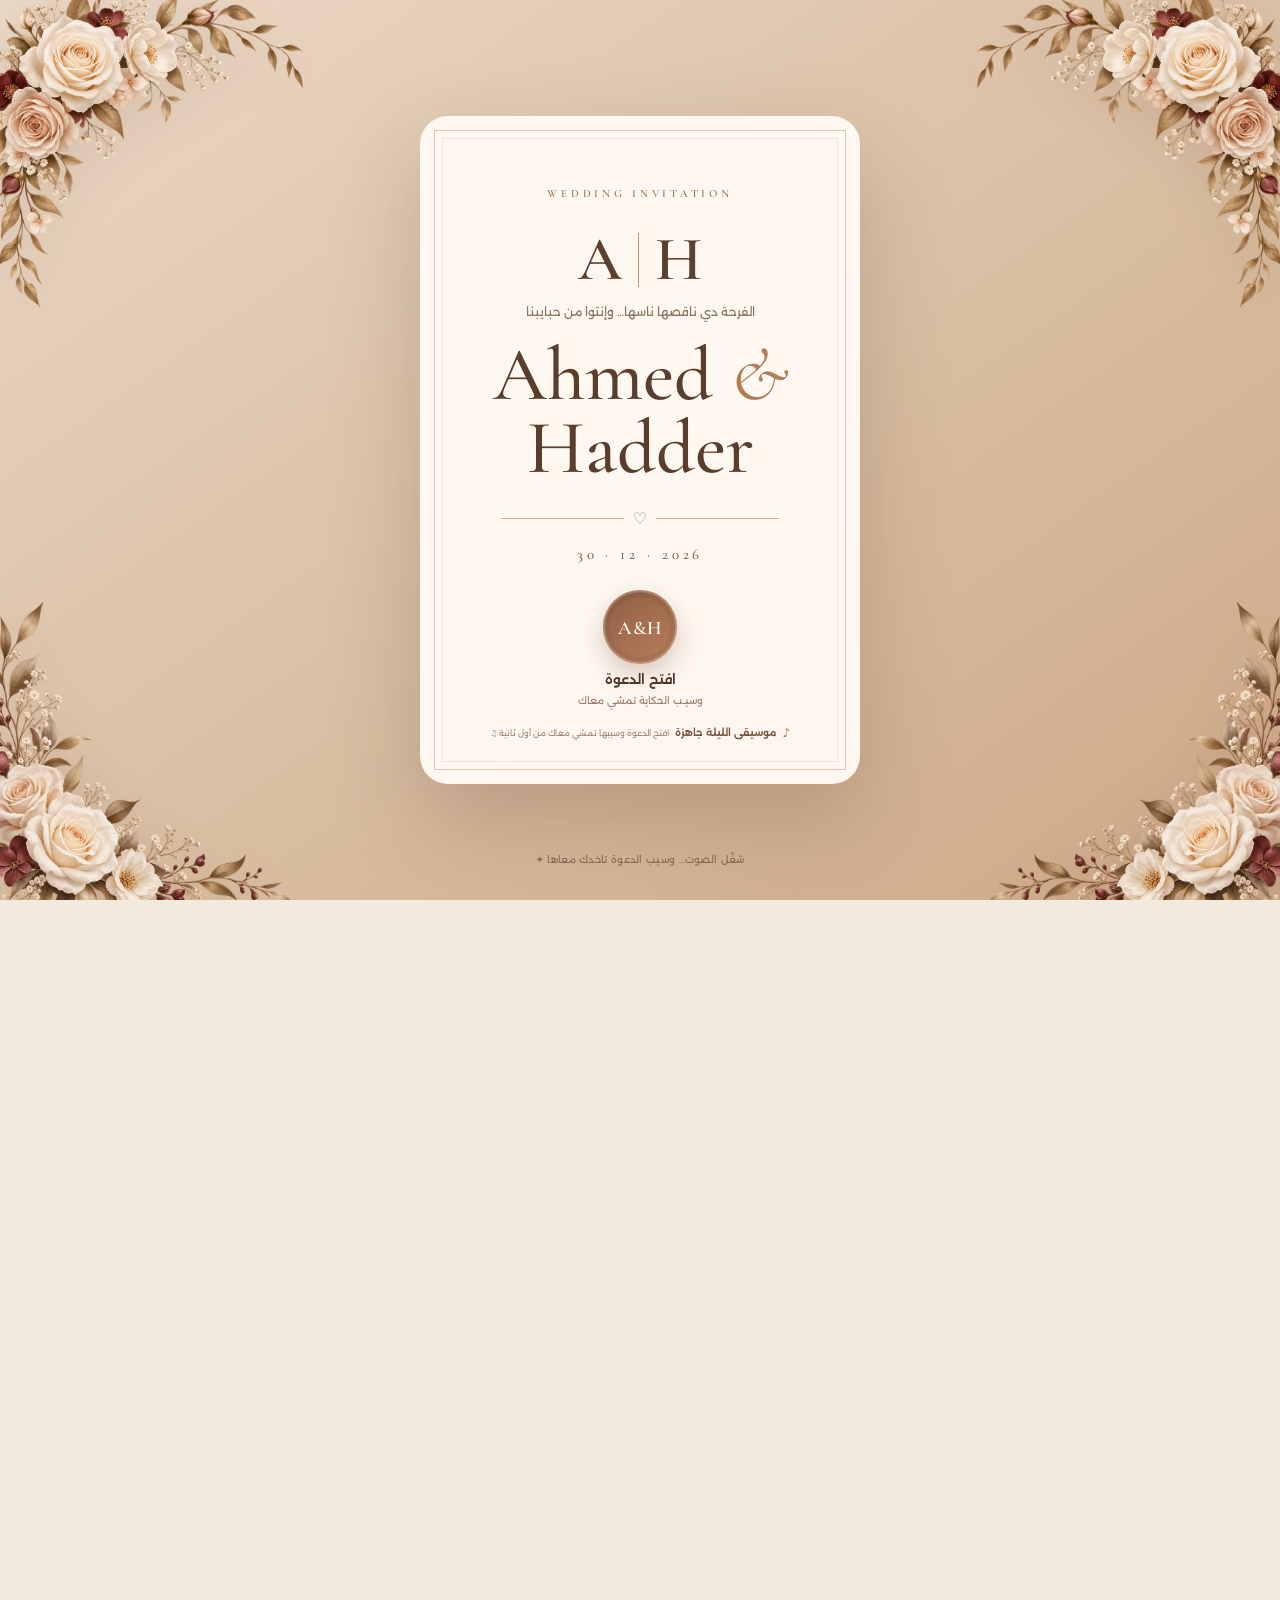
==== commit 7adbd646: "change" ====
--- a/w/ahemd/index.html
+++ b/w/ahemd/index.html
@@ -6,8 +6,8 @@
   <meta name="viewport" content="width=device-width, initial-scale=1, viewport-fit=cover" />
   <meta name="theme-color" content="#cdb091" />
   <link rel="icon" href="data:image/svg+xml,<svg xmlns=%22http://www.w3.org/2000/svg%22 viewBox=%220 0 100 100%22><text y=%22.9em%22 font-size=%2290%22>🤎</text></svg>">
-  <meta name="description" content="دعوة زفاف Ahmed & Hader" />
-  <title>Ahmed & Hader — Wedding Invitation</title>
+  <meta name="description" content="دعوة زفاف Ahmed & Hadder" />
+  <title>Ahmed & Hadder — Wedding Invitation</title>
   <link rel="preconnect" href="https://fonts.googleapis.com">
   <link rel="preconnect" href="https://fonts.gstatic.com" crossorigin>
   <link rel="preload" as="image" href="/assets/invitation-cover.webp" type="image/webp" fetchpriority="high">
@@ -27,8 +27,8 @@
       <div class="intro-card__border"></div>
       <span class="intro-kicker">WEDDING INVITATION</span>
       <div class="intro-monogram">A <i></i> H</div>
-      <p class="intro-small">الفرحة دي ناقصها ناسها… وإنتوا من ناسنا</p>
-      <h1>Ahmed <em>&</em> Hader</h1>
+      <p class="intro-small">الفرحة دي ناقصها ناسها… وإنتوا من حبايبنا</p>
+      <h1>Ahmed <em>&</em> Hadder</h1>
       <div class="intro-divider"><span></span><b>♡</b><span></span></div>
       <p class="intro-date">30 · 12 · 2026</p>
       <button id="openInvite" class="open-btn" type="button">
@@ -55,7 +55,7 @@
       <figure class="cover-frame">
         <picture>
           <source srcset="/assets/invitation-cover.webp" type="image/webp">
-          <img src="/assets/invitation-cover.jpeg" alt="Ahmed & Hader wedding invitation" width="1024" height="1536" decoding="async" fetchpriority="high" />
+          <img src="/assets/invitation-cover.jpeg" alt="Ahmed & Hadder wedding invitation" width="1024" height="1536" decoding="async" fetchpriority="high" />
         </picture>
         <div class="cover-shine"></div>
       </figure>
@@ -76,7 +76,7 @@
       <div class="story-copy reveal">
         <p>عدّت تفاصيل كتير لحد ما وصلنا لليوم ده، بس أكتر حاجة متأكدين منها إننا عايزين نبدأه وسط الناس اللي بنحبهم. عشان كده الدعوة دي مش مجرد ميعاد… دي عشان تكونوا جزء من ذكرى هنفضل فاكرينها طول العمر.</p>
         <p class="story-second">تعالوا افرحوا معانا من قلبكم، اضحكوا وارقصوا وخلو الليلة دي تاخد حقها 🤎</p>
-        <div class="signature">Ahmed <em>&</em> Hader</div>
+        <div class="signature">Ahmed <em>&</em> Hadder</div>
       </div>
     </section>
 
@@ -126,7 +126,7 @@
     <section class="wishes section" id="wishes">
       <div class="section-title reveal">
         <span class="en">FROM OUR FAVORITE PEOPLE</span>
-        <h2>كلمتين من ناسنا</h2>
+        <h2>كلمتين من حبايبنا</h2>
         <p>كل كلمة منكم هتفضل حتة حلوة من اليوم ده</p>
       </div>
       <div class="wishes-slider reveal empty" id="wishesSlider" aria-label="تعليقات الأهل والأصدقاء">
@@ -147,7 +147,7 @@
         </div>
         <form id="wishForm" class="wish-form">
           <input id="wishName" type="text" maxlength="30" placeholder="اسمك" required />
-          <textarea id="wishMessage" maxlength="180" placeholder="اكتب اللي نفسك تقوله لـ Ahmed & Hader…" required></textarea>
+          <textarea id="wishMessage" maxlength="180" placeholder="اكتب اللي نفسك تقوله لـ Ahmed & Hadder…" required></textarea>
           <button type="submit" class="primary-btn">سيب كلمتك 🤎</button>
         </form>
       </div>
@@ -165,7 +165,7 @@
 
     <footer>
       <span>ONE NIGHT • ONE MEMORY</span>
-      <strong>Ahmed & Hader</strong>
+      <strong>Ahmed & Hadder</strong>
       <small class="music-credit">Local wedding audio • loops all night ♫</small>
       <small class="dev-credit">DEV : Ziad</small>
     </footer>
--- a/styles.css
+++ b/styles.css
@@ -647,3 +647,11 @@
   .player.local-audio-player{width:54px!important;height:54px!important;min-height:54px!important;left:12px!important;bottom:max(12px,env(safe-area-inset-bottom))!important;}
   .audio-toggle{width:44px!important;height:44px!important;min-width:44px!important;min-height:44px!important;}
 }
+
+/* V18 — shared Supabase guestbook */
+.wish-form .primary-btn:disabled{
+  opacity:.62;
+  cursor:wait;
+  transform:none!important;
+  box-shadow:none!important;
+}
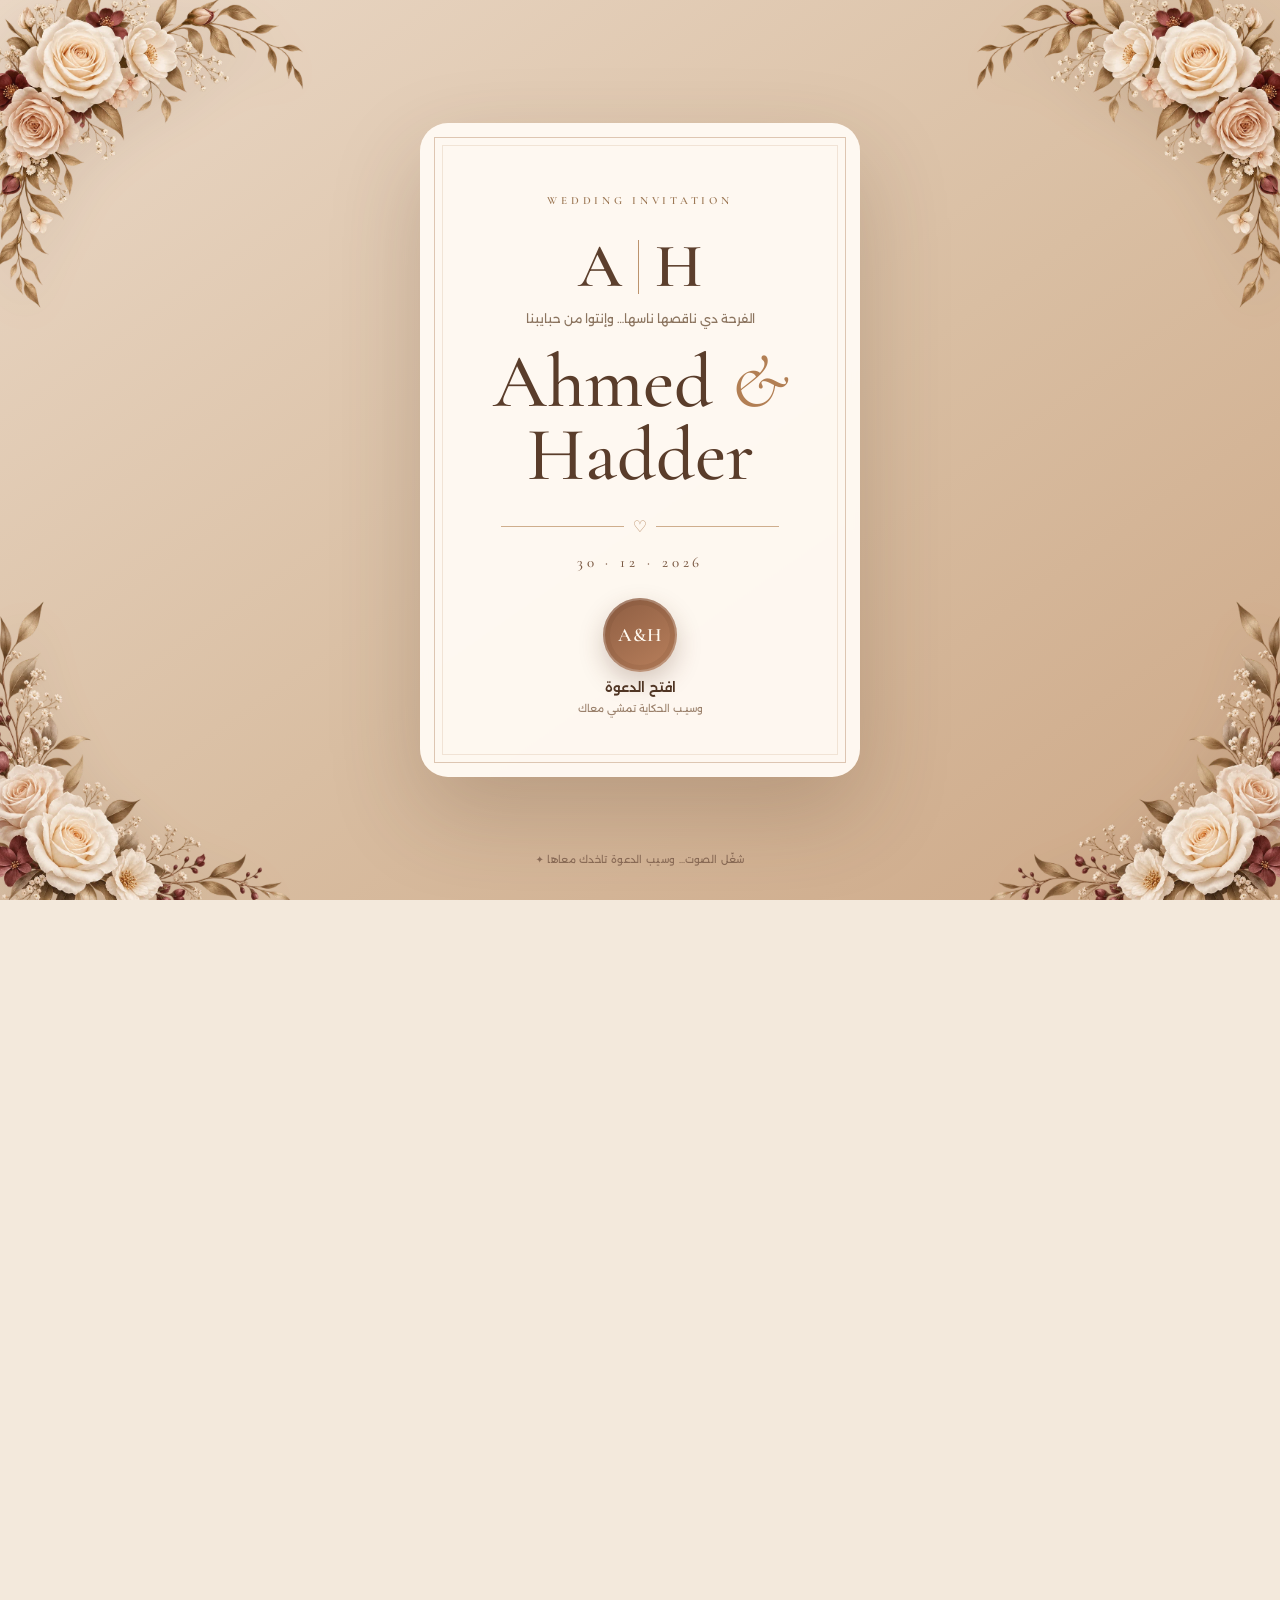
==== commit cfe0b5ac: "c" ====
--- a/w/ahemd/index.html
+++ b/w/ahemd/index.html
@@ -36,7 +36,7 @@
         <strong>افتح الدعوة</strong>
         <small>وسيـب الحكاية تمشي معاك</small>
       </button>
-      <div class="intro-song"><span>♪</span><b>موسيقى الليلة جاهزة</b><small>افتح الدعوة وسيبها تمشي معاك من أول ثانية ♫</small></div>
+      <div class="intro-song"><span></span><b></b><small></small></div>
     </div>
     <p class="intro-note">شغّل الصوت… وسيب الدعوة تاخدك معاها ✦</p>
   </div>
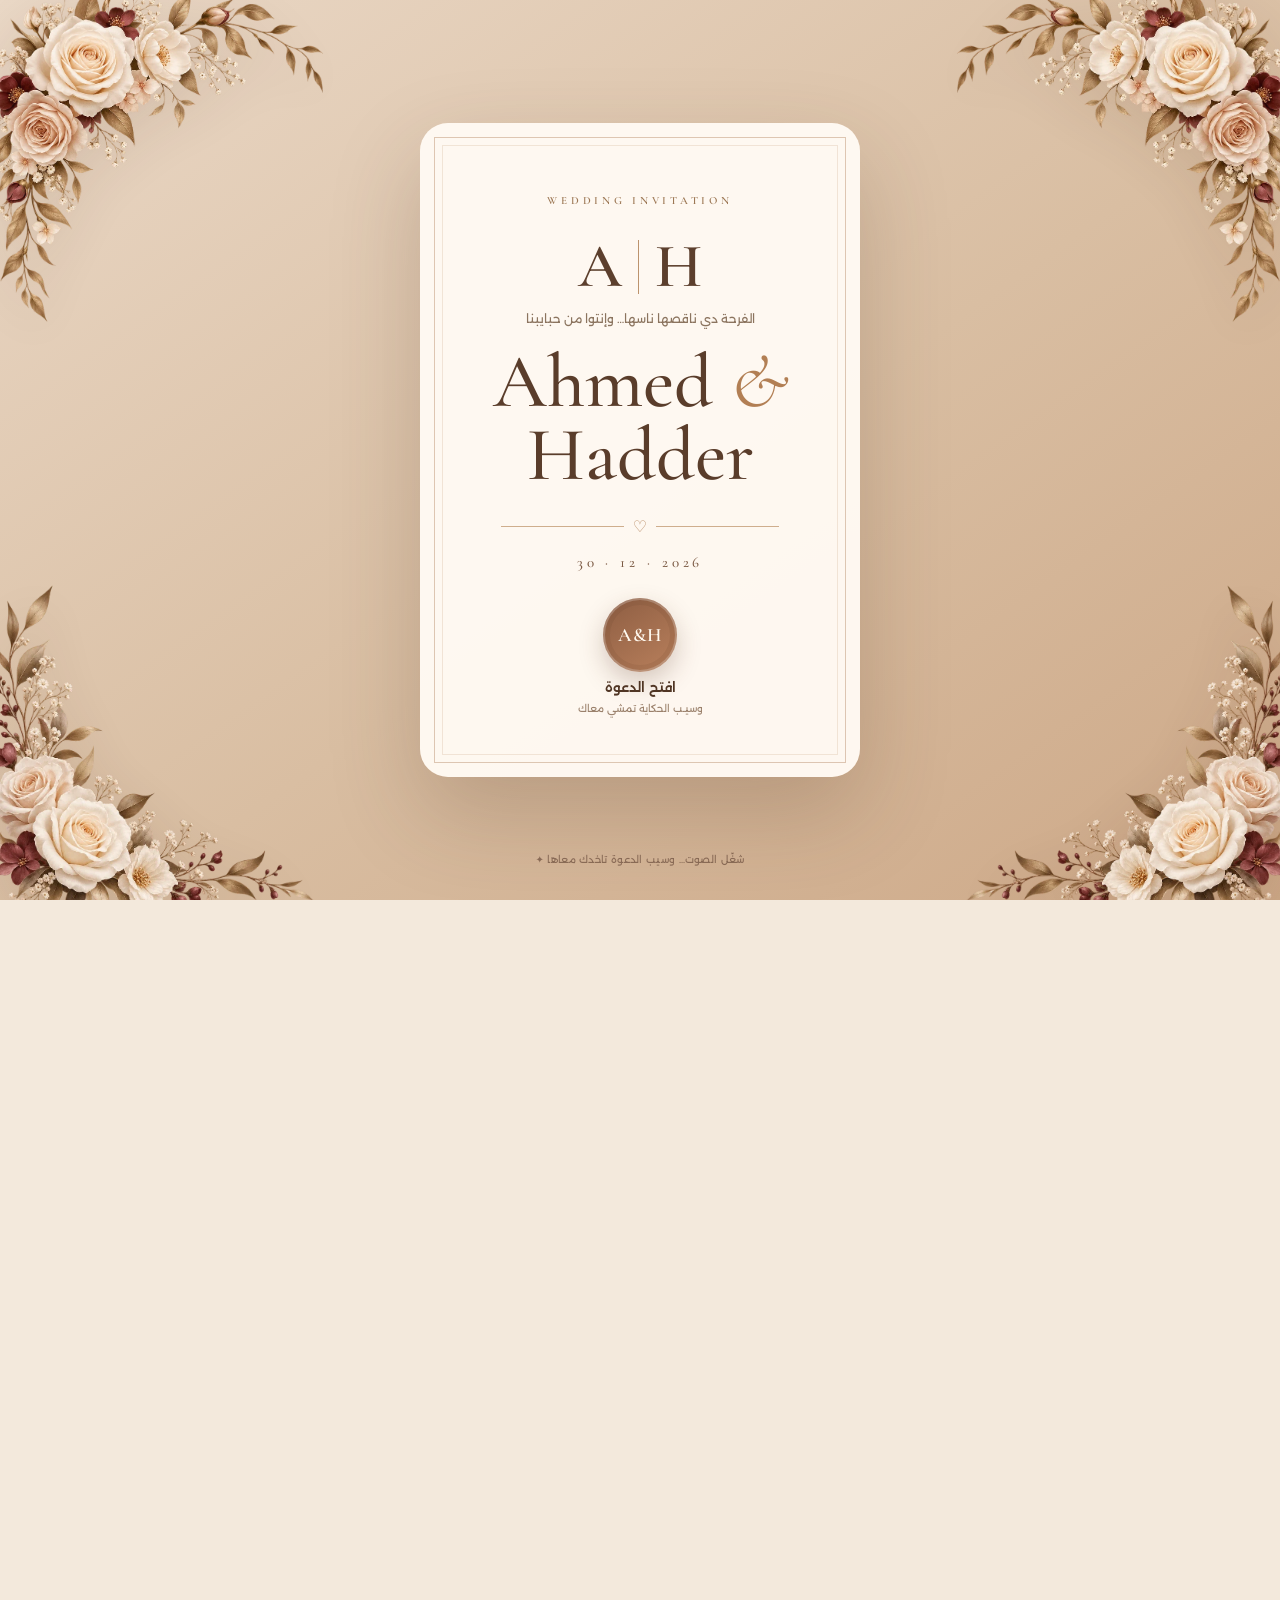
==== commit 47dc4691: "change" ====
--- a/w/ahemd/index.html
+++ b/w/ahemd/index.html
@@ -12,7 +12,7 @@
   <link rel="preconnect" href="https://fonts.gstatic.com" crossorigin>
   <link rel="preload" as="image" href="/assets/invitation-cover.webp" type="image/webp" fetchpriority="high">
   <link href="https://fonts.googleapis.com/css2?family=Alexandria:wght@300;400;500;600&family=Cormorant+Garamond:ital,wght@0,400;0,500;0,600;1,500&display=swap" rel="stylesheet">
-  <link rel="stylesheet" href="/styles.css?v=17" />
+  <link rel="stylesheet" href="/styles.css?v=28" />
 </head>
 <body class="locked">
 
@@ -163,10 +163,7 @@
       </div>
     </section>
 
-    <footer>
-      <span>ONE NIGHT • ONE MEMORY</span>
-      <strong>Ahmed & Hadder</strong>
-      <small class="music-credit">Local wedding audio • loops all night ♫</small>
+    <footer class="dev-footer">
       <small class="dev-credit">DEV : Ziad</small>
     </footer>
   </main>
@@ -181,6 +178,6 @@
   <div class="scroll-progress" aria-hidden="true"><i id="scrollProgress"></i></div>
   <div id="toast" class="toast" role="status"></div>
 
-  <script src="/app.js?v=17" defer></script>
+  <script src="/app.js?v=28" defer></script>
 </body>
 </html>
--- a/styles.css
+++ b/styles.css
@@ -655,3 +655,1706 @@
   transform:none!important;
   box-shadow:none!important;
 }
+
+
+/* =========================
+   V19 — buttery auto-scroll + falling rose petals
+   ========================= */
+
+/* Programmatic rAF scrolling must never fight CSS smooth scrolling. */
+html{scroll-behavior:auto!important;}
+html.cinematic-auto-scroll,
+body.cinematic-auto-scroll{scroll-behavior:auto!important;}
+
+/* The old floating cover animation was moving vertically while the page was
+   also moving vertically, which visually reads as a shake. Keep only the reveal. */
+.site.ready .cover-frame{
+  animation:coverReveal .95s cubic-bezier(.2,.8,.2,1) both!important;
+  transform:translate3d(0,0,0);
+}
+.cover-frame{
+  backface-visibility:hidden;
+  -webkit-backface-visibility:hidden;
+  transform:translateZ(0);
+}
+
+/* Stabilize expensive fixed/decorative layers during cinematic scrolling. */
+.cover-floral,
+.intro-floral,
+.player.local-audio-player,
+.petal-rain{
+  backface-visibility:hidden;
+  -webkit-backface-visibility:hidden;
+  transform:translateZ(0);
+}
+
+/* Petals stay above the artwork but below controls. */
+.petal-rain{
+  position:fixed;
+  inset:0;
+  z-index:170;
+  overflow:hidden;
+  pointer-events:none;
+  opacity:0;
+  transition:opacity .8s ease;
+  contain:strict;
+}
+.petal-rain.active{opacity:1;}
+
+.falling-petal{
+  --x:50vw;
+  --drift:20px;
+  --duration:12s;
+  --delay:0s;
+  --scale:1;
+  --spin:420deg;
+
+  position:absolute;
+  top:-9vh;
+  left:var(--x);
+  width:17px;
+  height:12px;
+  border-radius:75% 15% 72% 22%;
+  opacity:.72;
+  transform-origin:65% 70%;
+  will-change:transform,opacity;
+  animation:petalFall var(--duration) linear var(--delay) infinite;
+  box-shadow:0 4px 12px rgba(89,49,35,.08);
+}
+.falling-petal::after{
+  content:"";
+  position:absolute;
+  width:55%;
+  height:1px;
+  left:22%;
+  top:52%;
+  background:rgba(255,255,255,.30);
+  transform:rotate(-18deg);
+  border-radius:999px;
+}
+.falling-petal.wine{
+  background:linear-gradient(135deg,#7b2630 0%,#a64e55 58%,#c9807e 100%);
+}
+.falling-petal.blush{
+  background:linear-gradient(135deg,#c98d80 0%,#e2b3a7 58%,#f0d4c9 100%);
+}
+.falling-petal.ivory{
+  background:linear-gradient(135deg,#c7a177 0%,#e4c9a5 52%,#f4e4cb 100%);
+  opacity:.58;
+}
+
+@keyframes petalFall{
+  0%{
+    transform:translate3d(0,-12vh,0) rotateX(0deg) rotateZ(0deg) scale(var(--scale));
+    opacity:0;
+  }
+  8%{opacity:.72;}
+  28%{
+    transform:translate3d(var(--drift-30),28vh,0) rotateX(120deg) rotateZ(calc(var(--spin) * .28)) scale(var(--scale));
+  }
+  55%{
+    transform:translate3d(var(--drift-neg-18),58vh,0) rotateX(250deg) rotateZ(calc(var(--spin) * .56)) scale(var(--scale));
+  }
+  80%{
+    transform:translate3d(var(--drift-72),88vh,0) rotateX(410deg) rotateZ(calc(var(--spin) * .82)) scale(var(--scale));
+    opacity:.62;
+  }
+  100%{
+    transform:translate3d(var(--drift),112vh,0) rotateX(540deg) rotateZ(var(--spin)) scale(var(--scale));
+    opacity:0;
+  }
+}
+
+/* Keep controls visually on top of falling petals. */
+.player.local-audio-player{z-index:950!important;}
+.toast{z-index:1000!important;}
+.scroll-progress{z-index:980!important;}
+
+/* A little less work on mobile = smoother scroll. */
+@media(max-width:760px){
+  .falling-petal{width:14px;height:10px;opacity:.62;}
+  .cover-frame{filter:drop-shadow(0 20px 34px rgba(79,49,29,.20))!important;}
+}
+
+@media(prefers-reduced-motion:reduce){
+  .petal-rain{display:none!important;}
+}
+
+
+/* =========================
+   V20 — stars + side sparklers
+   ========================= */
+
+.celebration-fx{
+  position:fixed;
+  inset:0;
+  z-index:165;
+  pointer-events:none;
+  overflow:hidden;
+  opacity:0;
+  transition:opacity .8s ease;
+  contain:strict;
+}
+.celebration-fx.active{opacity:1;}
+
+.twinkle-stars,
+.spark-emitter{
+  position:absolute;
+  inset:0;
+  pointer-events:none;
+}
+
+.twinkle-star{
+  --x:50vw;
+  --y:12vh;
+  --size:16px;
+  --delay:0s;
+  --duration:3s;
+  --drift:0px;
+
+  position:absolute;
+  left:var(--x);
+  top:var(--y);
+  width:var(--size);
+  height:var(--size);
+  opacity:0;
+  filter:drop-shadow(0 0 10px rgba(255,226,172,.30));
+  will-change:transform, opacity;
+  animation:twinkleStar var(--duration) ease-in-out var(--delay) infinite;
+}
+
+.twinkle-star::before,
+.twinkle-star::after{
+  content:"";
+  position:absolute;
+  left:50%;
+  top:50%;
+  transform:translate(-50%,-50%);
+  background:linear-gradient(180deg,#fff8e9 0%,#f2d39b 55%,#d8a25e 100%);
+  border-radius:999px;
+}
+.twinkle-star::before{
+  width:2px;
+  height:100%;
+}
+.twinkle-star::after{
+  width:100%;
+  height:2px;
+}
+.twinkle-star span{display:none;}
+.twinkle-star::marker{display:none;}
+.twinkle-star > *{display:none;}
+.twinkle-star::selection{background:transparent;}
+.twinkle-star::after{
+  box-shadow:0 0 0 0 rgba(255,255,255,0);
+}
+.twinkle-star:before,
+.twinkle-star:after{
+  box-shadow:0 0 8px rgba(255,241,216,.28);
+}
+.twinkle-star{
+  transform:translate3d(0,0,0) rotate(45deg);
+}
+.twinkle-star::before{height:100%;}
+.twinkle-star::after{width:100%;}
+
+.spark-emitter{
+  bottom:0;
+  height:100vh;
+}
+.spark-emitter--left{left:0;width:32vw;}
+.spark-emitter--right{right:0;width:32vw;}
+
+.spark-emitter::before{
+  content:"";
+  position:absolute;
+  bottom:42px;
+  width:110px;
+  height:110px;
+  border-radius:50%;
+  filter:blur(28px);
+  opacity:.18;
+}
+.spark-emitter--left::before{
+  left:-16px;
+  background:radial-gradient(circle, rgba(255,225,180,.95) 0%, rgba(248,188,120,.55) 32%, transparent 70%);
+}
+.spark-emitter--right::before{
+  right:-16px;
+  background:radial-gradient(circle, rgba(255,225,180,.95) 0%, rgba(248,188,120,.55) 32%, transparent 70%);
+}
+
+.spark{
+  --delay:0s;
+  --duration:1.9s;
+  --rise:250px;
+  --spread:70px;
+  --size:6px;
+  --rotate:0deg;
+
+  position:absolute;
+  bottom:22px;
+  width:var(--size);
+  height:calc(var(--size) * 1.65);
+  border-radius:999px 999px 999px 999px;
+  opacity:0;
+  will-change:transform, opacity;
+  background:
+    radial-gradient(circle at 50% 18%, rgba(255,255,255,.95) 0 18%, rgba(255,251,240,.92) 19% 29%, transparent 30%),
+    linear-gradient(180deg, rgba(255,247,220,.98) 0%, rgba(244,193,111,.95) 52%, rgba(179,87,38,.80) 100%);
+  box-shadow:
+    0 0 8px rgba(255,239,188,.34),
+    0 0 18px rgba(255,205,115,.22);
+}
+.spark.left{
+  left:24px;
+  animation:sparkBurstLeft var(--duration) ease-out var(--delay) infinite;
+}
+.spark.right{
+  right:24px;
+  animation:sparkBurstRight var(--duration) ease-out var(--delay) infinite;
+}
+
+@keyframes twinkleStar{
+  0%,100%{
+    opacity:.14;
+    transform:translate3d(0,0,0) rotate(45deg) scale(.72);
+  }
+  35%{
+    opacity:.95;
+    transform:translate3d(var(--drift),-4px,0) rotate(45deg) scale(1.02);
+  }
+  65%{
+    opacity:.42;
+    transform:translate3d(calc(var(--drift) * -.45),3px,0) rotate(45deg) scale(.84);
+  }
+}
+
+@keyframes sparkBurstLeft{
+  0%{
+    opacity:0;
+    transform:translate3d(0,0,0) rotate(18deg) scale(.65);
+  }
+  12%{opacity:1;}
+  75%{
+    opacity:.88;
+    transform:translate3d(var(--spread), calc(var(--rise) * -1), 0) rotate(calc(28deg + var(--rotate))) scale(1);
+  }
+  100%{
+    opacity:0;
+    transform:translate3d(calc(var(--spread) * 1.15), calc(var(--rise) * -1.16), 0) rotate(calc(38deg + var(--rotate))) scale(.82);
+  }
+}
+
+@keyframes sparkBurstRight{
+  0%{
+    opacity:0;
+    transform:translate3d(0,0,0) rotate(-18deg) scale(.65);
+  }
+  12%{opacity:1;}
+  75%{
+    opacity:.88;
+    transform:translate3d(calc(var(--spread) * -1), calc(var(--rise) * -1), 0) rotate(calc(-28deg + var(--rotate))) scale(1);
+  }
+  100%{
+    opacity:0;
+    transform:translate3d(calc(var(--spread) * -1.15), calc(var(--rise) * -1.16), 0) rotate(calc(-38deg + var(--rotate))) scale(.82);
+  }
+}
+
+/* Keep all celebration fx behind the audio/player and toasts. */
+.celebration-fx,
+.petal-rain{z-index:165!important;}
+.player.local-audio-player{z-index:950!important;}
+.toast{z-index:1000!important;}
+
+@media(max-width:760px){
+  .twinkle-star{filter:drop-shadow(0 0 7px rgba(255,226,172,.24));}
+  .spark-emitter--left,
+  .spark-emitter--right{width:40vw;}
+  .spark-emitter::before{width:84px;height:84px;bottom:28px;opacity:.14;}
+  .spark.left{left:16px;}
+  .spark.right{right:16px;}
+}
+
+@media(prefers-reduced-motion:reduce){
+  .celebration-fx{display:none!important;}
+}
+
+
+/* =========================
+   V21 — real stars + falling hearts + LEFT spark fountain only
+   ========================= */
+
+/* Hide V20 right-side emitter rules if any old cached DOM survives. */
+.spark-emitter--right{display:none!important;}
+
+/* Real five-point stars, not X shapes. */
+.twinkle-star{
+  position:absolute;
+  left:var(--x);
+  top:var(--y);
+  width:var(--size);
+  height:var(--size);
+  opacity:0;
+  background:linear-gradient(135deg,#fff8da 0%,#f0c876 52%,#c7903d 100%);
+  clip-path:polygon(
+    50% 0%,
+    61% 35%,
+    98% 35%,
+    68% 57%,
+    79% 94%,
+    50% 72%,
+    21% 94%,
+    32% 57%,
+    2% 35%,
+    39% 35%
+  );
+  filter:drop-shadow(0 0 5px rgba(255,229,166,.40));
+  will-change:transform,opacity;
+  animation:realStarTwinkle var(--duration) ease-in-out var(--delay) infinite;
+}
+.twinkle-star::before,
+.twinkle-star::after{display:none!important;}
+
+@keyframes realStarTwinkle{
+  0%,100%{
+    opacity:.12;
+    transform:translate3d(0,0,0) rotate(-10deg) scale(.72);
+  }
+  42%{
+    opacity:.92;
+    transform:translate3d(var(--drift),-5px,0) rotate(8deg) scale(1.12);
+  }
+  68%{
+    opacity:.42;
+    transform:translate3d(calc(var(--drift) * -.35),2px,0) rotate(-4deg) scale(.88);
+  }
+}
+
+/* Falling hearts: subtle wedding accent, kept sparse so it stays elegant. */
+.falling-hearts{
+  position:absolute;
+  inset:0;
+  pointer-events:none;
+  overflow:hidden;
+}
+
+.falling-heart{
+  --x:50vw;
+  --drift:0px;
+  --duration:11s;
+  --delay:0s;
+  --heart-size:16px;
+  --spin:0deg;
+
+  position:absolute;
+  top:-8vh;
+  left:var(--x);
+  width:var(--heart-size);
+  height:var(--heart-size);
+  opacity:0;
+  transform:rotate(45deg);
+  border-radius:3px 0 5px 0;
+  will-change:transform,opacity;
+  animation:heartFall var(--duration) linear var(--delay) infinite;
+  filter:drop-shadow(0 5px 9px rgba(92,52,38,.10));
+}
+
+.falling-heart::before,
+.falling-heart::after{
+  content:"";
+  position:absolute;
+  width:100%;
+  height:100%;
+  border-radius:50%;
+  background:inherit;
+}
+.falling-heart::before{left:-50%;top:0;}
+.falling-heart::after{left:0;top:-50%;}
+
+.falling-heart.wine{
+  background:linear-gradient(135deg,#772f3b,#b55f67 62%,#d99b98);
+}
+.falling-heart.gold{
+  background:linear-gradient(135deg,#b98445,#e1bd7d 62%,#f0d7a7);
+  opacity:.62;
+}
+
+@keyframes heartFall{
+  0%{
+    opacity:0;
+    transform:translate3d(0,-10vh,0) rotate(35deg) scale(.72);
+  }
+  8%{opacity:.62;}
+  32%{
+    transform:translate3d(calc(var(--drift) * .35),30vh,0) rotate(calc(45deg + var(--spin))) scale(.95);
+  }
+  62%{
+    transform:translate3d(calc(var(--drift) * -.22),64vh,0) rotate(calc(45deg - var(--spin))) scale(.88);
+  }
+  86%{opacity:.54;}
+  100%{
+    opacity:0;
+    transform:translate3d(var(--drift),112vh,0) rotate(calc(45deg + var(--spin))) scale(.76);
+  }
+}
+
+/* One proper fountain from bottom-left shooting inward. */
+.spark-emitter--left{
+  position:absolute;
+  left:0!important;
+  right:auto!important;
+  bottom:0!important;
+  width:min(42vw,560px)!important;
+  height:72vh!important;
+  overflow:visible!important;
+}
+
+.spark-emitter--left::before{
+  left:-12px!important;
+  right:auto!important;
+  bottom:20px!important;
+  width:145px!important;
+  height:110px!important;
+  background:radial-gradient(circle,rgba(255,235,191,.92) 0%,rgba(237,168,82,.42) 32%,transparent 72%)!important;
+  opacity:.22!important;
+  filter:blur(26px)!important;
+}
+
+.spark.left{
+  left:28px!important;
+  right:auto!important;
+  bottom:18px!important;
+  transform-origin:bottom center;
+  animation:sparkBurstLeftV21 var(--duration) cubic-bezier(.17,.72,.32,1) var(--delay) infinite!important;
+}
+
+@keyframes sparkBurstLeftV21{
+  0%{
+    opacity:0;
+    transform:translate3d(0,4px,0) rotate(14deg) scale(.52);
+  }
+  10%{opacity:1;}
+  46%{
+    opacity:.98;
+    transform:translate3d(
+      calc(var(--spread) * .55),
+      calc(var(--rise) * -.62),
+      0
+    ) rotate(calc(25deg + var(--rotate))) scale(1);
+  }
+  82%{
+    opacity:.70;
+    transform:translate3d(
+      var(--spread),
+      calc(var(--rise) * -1),
+      0
+    ) rotate(calc(38deg + var(--rotate))) scale(.82);
+  }
+  100%{
+    opacity:0;
+    transform:translate3d(
+      calc(var(--spread) * 1.10),
+      calc(var(--rise) * -1.12),
+      0
+    ) rotate(calc(48deg + var(--rotate))) scale(.62);
+  }
+}
+
+@media(max-width:760px){
+  .falling-heart{--heart-size:12px;}
+  .spark-emitter--left{width:62vw!important;height:62vh!important;}
+  .spark.left{left:14px!important;}
+  .spark-emitter--left::before{width:100px!important;height:80px!important;}
+}
+
+@media(prefers-reduced-motion:reduce){
+  .falling-hearts{display:none!important;}
+}
+
+
+/* =========================
+   V22 — side sparks on both sides + drifting stars instead of hearts
+   ========================= */
+
+/* Replace hearts layer with elegant falling stars */
+.falling-stars{
+  position:absolute;
+  inset:0;
+  pointer-events:none;
+  overflow:hidden;
+}
+
+.falling-star{
+  --x:50vw;
+  --drift:0px;
+  --duration:11s;
+  --delay:0s;
+  --star-size:16px;
+  --spin:0deg;
+
+  position:absolute;
+  top:-8vh;
+  left:var(--x);
+  width:var(--star-size);
+  height:var(--star-size);
+  opacity:0;
+  clip-path:polygon(
+    50% 0%,
+    61% 35%,
+    98% 35%,
+    68% 57%,
+    79% 94%,
+    50% 72%,
+    21% 94%,
+    32% 57%,
+    2% 35%,
+    39% 35%
+  );
+  will-change:transform,opacity;
+  animation:fallingStarDrift var(--duration) linear var(--delay) infinite;
+  filter:drop-shadow(0 5px 10px rgba(92,52,38,.10));
+}
+.falling-star.gold{
+  background:linear-gradient(135deg,#d1a55b,#f1d08c 62%,#fff0c8);
+  opacity:.78;
+}
+.falling-star.warm{
+  background:linear-gradient(135deg,#c88c65,#efc091 62%,#fff2dc);
+  opacity:.60;
+}
+
+@keyframes fallingStarDrift{
+  0%{
+    opacity:0;
+    transform:translate3d(0,-10vh,0) rotate(-10deg) scale(.72);
+  }
+  9%{opacity:.72;}
+  35%{
+    transform:translate3d(calc(var(--drift) * .35),31vh,0) rotate(calc(12deg + var(--spin))) scale(.96);
+  }
+  65%{
+    transform:translate3d(calc(var(--drift) * -.20),65vh,0) rotate(calc(-8deg + var(--spin))) scale(.84);
+  }
+  88%{opacity:.48;}
+  100%{
+    opacity:0;
+    transform:translate3d(var(--drift),112vh,0) rotate(calc(18deg + var(--spin))) scale(.72);
+  }
+}
+
+/* Keep the true star look everywhere */
+.twinkle-star{
+  clip-path:polygon(
+    50% 0%,
+    61% 35%,
+    98% 35%,
+    68% 57%,
+    79% 94%,
+    50% 72%,
+    21% 94%,
+    32% 57%,
+    2% 35%,
+    39% 35%
+  )!important;
+  background:linear-gradient(135deg,#fff8da 0%,#f0c876 52%,#c7903d 100%)!important;
+  transform-origin:center center;
+  filter:drop-shadow(0 0 5px rgba(255,229,166,.40))!important;
+}
+.twinkle-star::before,
+.twinkle-star::after{display:none!important;}
+
+/* Two fountains, both shooting inward and upward */
+.spark-emitter--left,
+.spark-emitter--right{
+  position:absolute;
+  bottom:0!important;
+  width:min(42vw,560px)!important;
+  height:72vh!important;
+  overflow:visible!important;
+}
+.spark-emitter--left{
+  left:0!important;
+  right:auto!important;
+}
+.spark-emitter--right{
+  right:0!important;
+  left:auto!important;
+  display:block!important;
+}
+
+.spark-emitter--left::before,
+.spark-emitter--right::before{
+  content:"";
+  position:absolute;
+  bottom:20px!important;
+  width:145px!important;
+  height:110px!important;
+  opacity:.22!important;
+  filter:blur(26px)!important;
+}
+.spark-emitter--left::before{
+  left:-12px!important;
+  background:radial-gradient(circle,rgba(255,235,191,.92) 0%,rgba(237,168,82,.42) 32%,transparent 72%)!important;
+}
+.spark-emitter--right::before{
+  right:-12px!important;
+  background:radial-gradient(circle,rgba(255,235,191,.92) 0%,rgba(237,168,82,.42) 32%,transparent 72%)!important;
+}
+
+.spark.left{
+  left:28px!important;
+  right:auto!important;
+  bottom:18px!important;
+  transform-origin:bottom center;
+  animation:sparkBurstLeftV22 var(--duration) cubic-bezier(.17,.72,.32,1) var(--delay) infinite!important;
+}
+.spark.right{
+  right:28px!important;
+  left:auto!important;
+  bottom:18px!important;
+  transform-origin:bottom center;
+  animation:sparkBurstRightV22 var(--duration) cubic-bezier(.17,.72,.32,1) var(--delay) infinite!important;
+}
+
+@keyframes sparkBurstLeftV22{
+  0%{
+    opacity:0;
+    transform:translate3d(0,4px,0) rotate(14deg) scale(.52);
+  }
+  10%{opacity:1;}
+  46%{
+    opacity:.98;
+    transform:translate3d(
+      calc(var(--spread) * .55),
+      calc(var(--rise) * -.62),
+      0
+    ) rotate(calc(25deg + var(--rotate))) scale(1);
+  }
+  82%{
+    opacity:.70;
+    transform:translate3d(
+      var(--spread),
+      calc(var(--rise) * -1),
+      0
+    ) rotate(calc(38deg + var(--rotate))) scale(.82);
+  }
+  100%{
+    opacity:0;
+    transform:translate3d(
+      calc(var(--spread) * 1.10),
+      calc(var(--rise) * -1.12),
+      0
+    ) rotate(calc(48deg + var(--rotate))) scale(.62);
+  }
+}
+
+@keyframes sparkBurstRightV22{
+  0%{
+    opacity:0;
+    transform:translate3d(0,4px,0) rotate(-14deg) scale(.52);
+  }
+  10%{opacity:1;}
+  46%{
+    opacity:.98;
+    transform:translate3d(
+      calc(var(--spread) * -.55),
+      calc(var(--rise) * -.62),
+      0
+    ) rotate(calc(-25deg + var(--rotate))) scale(1);
+  }
+  82%{
+    opacity:.70;
+    transform:translate3d(
+      calc(var(--spread) * -1),
+      calc(var(--rise) * -1),
+      0
+    ) rotate(calc(-38deg + var(--rotate))) scale(.82);
+  }
+  100%{
+    opacity:0;
+    transform:translate3d(
+      calc(var(--spread) * -1.10),
+      calc(var(--rise) * -1.12),
+      0
+    ) rotate(calc(-48deg + var(--rotate))) scale(.62);
+  }
+}
+
+@media(max-width:760px){
+  .spark-emitter--left,
+  .spark-emitter--right{width:62vw!important;height:62vh!important;}
+  .spark.left{left:14px!important;}
+  .spark.right{right:14px!important;}
+  .spark-emitter--left::before,
+  .spark-emitter--right::before{width:100px!important;height:80px!important;}
+  .falling-star{--star-size:12px;}
+}
+
+@media(prefers-reduced-motion:reduce){
+  .falling-stars{display:none!important;}
+}
+
+
+/* =========================
+   V23 — lower corner fountains + hearts on desktop/mobile
+   ========================= */
+
+/* Move both spark origins further DOWN, like the marked reference. */
+.spark-emitter--left,
+.spark-emitter--right{
+  bottom:-78px!important;
+  height:66vh!important;
+  width:min(40vw,540px)!important;
+  overflow:visible!important;
+}
+.spark.left{
+  left:24px!important;
+  bottom:0!important;
+}
+.spark.right{
+  right:24px!important;
+  bottom:0!important;
+}
+.spark-emitter--left::before,
+.spark-emitter--right::before{
+  bottom:6px!important;
+}
+
+/* Robust spark math: values are precomputed in JS, so no CSS multiplication. */
+@keyframes sparkBurstLeftV23{
+  0%{
+    opacity:0;
+    transform:translate3d(0,4px,0) rotate(12deg) scale(.50);
+  }
+  10%{opacity:1;}
+  46%{
+    opacity:.98;
+    transform:translate3d(var(--spread-55),var(--rise-neg-62),0)
+      rotate(calc(23deg + var(--rotate))) scale(1);
+  }
+  82%{
+    opacity:.72;
+    transform:translate3d(var(--spread-100),var(--rise-neg-100),0)
+      rotate(calc(36deg + var(--rotate))) scale(.82);
+  }
+  100%{
+    opacity:0;
+    transform:translate3d(var(--spread-110),var(--rise-neg-112),0)
+      rotate(calc(46deg + var(--rotate))) scale(.60);
+  }
+}
+@keyframes sparkBurstRightV23{
+  0%{
+    opacity:0;
+    transform:translate3d(0,4px,0) rotate(-12deg) scale(.50);
+  }
+  10%{opacity:1;}
+  46%{
+    opacity:.98;
+    transform:translate3d(var(--spread-neg-55),var(--rise-neg-62),0)
+      rotate(calc(-23deg + var(--rotate))) scale(1);
+  }
+  82%{
+    opacity:.72;
+    transform:translate3d(var(--spread-neg-100),var(--rise-neg-100),0)
+      rotate(calc(-36deg + var(--rotate))) scale(.82);
+  }
+  100%{
+    opacity:0;
+    transform:translate3d(var(--spread-neg-110),var(--rise-neg-112),0)
+      rotate(calc(-46deg + var(--rotate))) scale(.60);
+  }
+}
+.spark.left{
+  animation:sparkBurstLeftV23 var(--duration) cubic-bezier(.17,.72,.32,1) var(--delay) infinite!important;
+}
+.spark.right{
+  animation:sparkBurstRightV23 var(--duration) cubic-bezier(.17,.72,.32,1) var(--delay) infinite!important;
+}
+
+/* Keep falling stars light and elegant. */
+@keyframes fallingStarDrift{
+  0%{opacity:0;transform:translate3d(0,-10vh,0) rotate(-10deg) scale(.72);}
+  9%{opacity:.70;}
+  35%{transform:translate3d(var(--drift-35),31vh,0) rotate(calc(12deg + var(--spin))) scale(.96);}
+  65%{transform:translate3d(var(--drift-neg-20),65vh,0) rotate(calc(-8deg + var(--spin))) scale(.84);}
+  88%{opacity:.46;}
+  100%{opacity:0;transform:translate3d(var(--drift),112vh,0) rotate(calc(18deg + var(--spin))) scale(.72);}
+}
+
+/* Hearts are back, mixed with stars — subtle, not crowded. */
+.falling-hearts{
+  position:absolute;
+  inset:0;
+  pointer-events:none;
+  overflow:hidden;
+}
+.falling-heart{
+  position:absolute;
+  top:-8vh;
+  left:var(--x);
+  width:var(--heart-size);
+  height:var(--heart-size);
+  opacity:0;
+  background:#9a4b57;
+  transform:rotate(45deg);
+  border-radius:3px 0 5px 0;
+  will-change:transform,opacity;
+  animation:heartFallV23 var(--duration) linear var(--delay) infinite;
+  filter:drop-shadow(0 4px 8px rgba(92,52,38,.10));
+}
+.falling-heart::before,
+.falling-heart::after{
+  content:"";
+  position:absolute;
+  width:100%;
+  height:100%;
+  border-radius:50%;
+  background:inherit;
+}
+.falling-heart::before{left:-50%;top:0;}
+.falling-heart::after{left:0;top:-50%;}
+.falling-heart.wine{
+  background:linear-gradient(135deg,#7a3341,#b65c68 62%,#d99b9c);
+}
+.falling-heart.gold{
+  background:linear-gradient(135deg,#b98445,#e1bd7d 62%,#f0d7a7);
+}
+@keyframes heartFallV23{
+  0%{opacity:0;transform:translate3d(0,-10vh,0) rotate(38deg) scale(.70);}
+  9%{opacity:.58;}
+  35%{transform:translate3d(var(--drift-35),31vh,0) rotate(calc(45deg + var(--spin))) scale(.92);}
+  65%{transform:translate3d(var(--drift-neg-20),65vh,0) rotate(calc(45deg - var(--spin))) scale(.84);}
+  88%{opacity:.48;}
+  100%{opacity:0;transform:translate3d(var(--drift),112vh,0) rotate(calc(45deg + var(--spin))) scale(.74);}
+}
+
+/* Mobile: effects remain visible, but origins sit a little less below the viewport. */
+@media(max-width:760px){
+  .spark-emitter--left,
+  .spark-emitter--right{
+    bottom:-34px!important;
+    height:58vh!important;
+    width:70vw!important;
+  }
+  .spark.left{left:10px!important;}
+  .spark.right{right:10px!important;}
+  .spark-emitter--left::before,
+  .spark-emitter--right::before{
+    bottom:0!important;
+    width:92px!important;
+    height:72px!important;
+    opacity:.18!important;
+  }
+  .falling-heart{--heart-size:11px;}
+  .falling-star{--star-size:11px;}
+}
+
+/* Effects are decorative; keep controls on top. */
+.celebration-fx,
+.petal-rain{z-index:165!important;}
+.player.local-audio-player{z-index:950!important;}
+.toast{z-index:1000!important;}
+
+
+/* =========================
+   V24 — floral corner direction/placement polish + lower off-screen fountains
+   ========================= */
+
+/* Floral corners: pull them closer to the page edges and keep the hanging direction cleaner. */
+.intro-floral{
+  width:min(24.5vw,315px)!important;
+  height:min(24.5vw,315px)!important;
+}
+.intro-floral--tl{
+  top:-26px!important;
+  left:-24px!important;
+  transform:none!important;
+  transform-origin:top left!important;
+}
+.intro-floral--tr{
+  top:-26px!important;
+  right:-24px!important;
+  transform:scaleX(-1)!important;
+  transform-origin:top right!important;
+}
+.intro-floral--bl{
+  bottom:-34px!important;
+  left:-16px!important;
+  transform:scaleX(-1)!important;
+  transform-origin:bottom left!important;
+}
+.intro-floral--br{
+  bottom:-34px!important;
+  right:-16px!important;
+  transform:none!important;
+  transform-origin:bottom right!important;
+}
+
+/* Do the same on the opened cover so all four corners feel aligned. */
+.cover-floral{
+  width:min(20.5vw,236px)!important;
+  height:min(20.5vw,236px)!important;
+}
+.cover-floral--tl{
+  top:10px!important;
+  left:12px!important;
+  transform:none!important;
+  transform-origin:top left!important;
+}
+.cover-floral--tr{
+  top:10px!important;
+  right:12px!important;
+  transform:scaleX(-1)!important;
+  transform-origin:top right!important;
+}
+.cover-floral--bl{
+  bottom:4px!important;
+  left:12px!important;
+  transform:scaleX(-1)!important;
+  transform-origin:bottom left!important;
+}
+.cover-floral--br{
+  bottom:4px!important;
+  right:12px!important;
+  transform:none!important;
+  transform-origin:bottom right!important;
+}
+
+/* Push both fountain origins further below the viewport, so they visibly rise from the bottom corners. */
+.spark-emitter--left,
+.spark-emitter--right{
+  bottom:-132px!important;
+  height:62vh!important;
+  width:min(34vw,470px)!important;
+  overflow:visible!important;
+}
+.spark-emitter--left{
+  left:0!important;
+}
+.spark-emitter--right{
+  right:0!important;
+}
+.spark.left{
+  left:20px!important;
+  bottom:-8px!important;
+}
+.spark.right{
+  right:20px!important;
+  bottom:-8px!important;
+}
+.spark-emitter--left::before,
+.spark-emitter--right::before{
+  bottom:-10px!important;
+  width:112px!important;
+  height:84px!important;
+  opacity:.16!important;
+}
+
+/* Make the visible ignition happen a little later so it feels like it starts below the screen. */
+@keyframes sparkBurstLeftV24{
+  0%{
+    opacity:0;
+    transform:translate3d(0,6px,0) rotate(12deg) scale(.46);
+  }
+  18%{opacity:.98;}
+  52%{
+    opacity:.98;
+    transform:translate3d(var(--spread-55),var(--rise-neg-62),0)
+      rotate(calc(22deg + var(--rotate))) scale(.98);
+  }
+  84%{
+    opacity:.70;
+    transform:translate3d(var(--spread-100),var(--rise-neg-100),0)
+      rotate(calc(35deg + var(--rotate))) scale(.80);
+  }
+  100%{
+    opacity:0;
+    transform:translate3d(var(--spread-110),var(--rise-neg-112),0)
+      rotate(calc(46deg + var(--rotate))) scale(.58);
+  }
+}
+@keyframes sparkBurstRightV24{
+  0%{
+    opacity:0;
+    transform:translate3d(0,6px,0) rotate(-12deg) scale(.46);
+  }
+  18%{opacity:.98;}
+  52%{
+    opacity:.98;
+    transform:translate3d(var(--spread-neg-55),var(--rise-neg-62),0)
+      rotate(calc(-22deg + var(--rotate))) scale(.98);
+  }
+  84%{
+    opacity:.70;
+    transform:translate3d(var(--spread-neg-100),var(--rise-neg-100),0)
+      rotate(calc(-35deg + var(--rotate))) scale(.80);
+  }
+  100%{
+    opacity:0;
+    transform:translate3d(var(--spread-neg-110),var(--rise-neg-112),0)
+      rotate(calc(-46deg + var(--rotate))) scale(.58);
+  }
+}
+.spark.left{
+  animation:sparkBurstLeftV24 var(--duration) cubic-bezier(.17,.72,.32,1) var(--delay) infinite!important;
+}
+.spark.right{
+  animation:sparkBurstRightV24 var(--duration) cubic-bezier(.17,.72,.32,1) var(--delay) infinite!important;
+}
+
+/* Mobile: keep them clearly starting from below, but not too far below. */
+@media(max-width:760px){
+  .intro-floral{
+    width:min(37vw,168px)!important;
+    height:min(37vw,168px)!important;
+  }
+  .intro-floral--tl{top:-16px!important;left:-16px!important;}
+  .intro-floral--tr{top:-16px!important;right:-16px!important;}
+  .intro-floral--bl{bottom:-22px!important;left:-10px!important;}
+  .intro-floral--br{bottom:-22px!important;right:-10px!important;}
+
+  .cover-floral{
+    width:min(29vw,118px)!important;
+    height:min(29vw,118px)!important;
+  }
+  .cover-floral--tl{top:8px!important;left:8px!important;}
+  .cover-floral--tr{top:8px!important;right:8px!important;}
+  .cover-floral--bl{bottom:2px!important;left:8px!important;}
+  .cover-floral--br{bottom:2px!important;right:8px!important;}
+
+  .spark-emitter--left,
+  .spark-emitter--right{
+    bottom:-56px!important;
+    height:55vh!important;
+    width:66vw!important;
+  }
+  .spark.left{left:8px!important;bottom:-4px!important;}
+  .spark.right{right:8px!important;bottom:-4px!important;}
+  .spark-emitter--left::before,
+  .spark-emitter--right::before{
+    bottom:-6px!important;
+    width:84px!important;
+    height:62px!important;
+    opacity:.14!important;
+  }
+}
+
+
+/* =========================
+   V25 — cinematic floral framing + bottom wedding spark fountains
+   ========================= */
+
+/* Opened cover: match the premium framed composition from the approved mockup. */
+.cover{
+  isolation:isolate;
+  background:
+    radial-gradient(circle at 50% 4%,rgba(255,255,255,.58),transparent 34%),
+    radial-gradient(circle at 50% 108%,rgba(255,248,235,.52),transparent 32%),
+    linear-gradient(145deg,#dfc6ad 0%,#ead7c5 50%,#f4e8dc 100%)!important;
+}
+.cover::after{
+  content:"";
+  position:absolute;
+  z-index:0;
+  left:0;right:0;bottom:-3%;
+  height:35%;
+  pointer-events:none;
+  background:radial-gradient(ellipse at 50% 100%,rgba(255,245,226,.60),rgba(255,234,205,.18) 42%,transparent 72%);
+}
+.cover-glow{opacity:.36!important;}
+
+/* Large floral clusters hug the four screen corners, leaving the invitation clear. */
+.cover-floral{
+  z-index:1!important;
+  width:min(28vw,390px)!important;
+  height:min(28vw,390px)!important;
+  opacity:.98!important;
+  filter:drop-shadow(0 14px 30px rgba(82,51,31,.10))!important;
+}
+.cover-floral--tl{top:-32px!important;left:-26px!important;}
+.cover-floral--tr{top:-32px!important;right:-26px!important;}
+.cover-floral--bl{bottom:-38px!important;left:-24px!important;}
+.cover-floral--br{bottom:-38px!important;right:-24px!important;}
+
+/* Opening screen gets the same corner language, but slightly softer. */
+.intro-floral{
+  width:min(27vw,365px)!important;
+  height:min(27vw,365px)!important;
+  opacity:.98!important;
+}
+.intro-floral--tl{top:-34px!important;left:-28px!important;}
+.intro-floral--tr{top:-34px!important;right:-28px!important;}
+.intro-floral--bl{bottom:-42px!important;left:-24px!important;}
+.intro-floral--br{bottom:-42px!important;right:-24px!important;}
+
+/* Keep the photo invitation visually dominant and slightly lower like the reference. */
+.cover-frame{
+  z-index:3!important;
+  transform:translateY(5px);
+}
+.cover-bottom{z-index:4!important;}
+
+/* Celebration layer sits over the background/photo, but the fountain origins stay below the viewport. */
+.celebration-fx{
+  z-index:165!important;
+  overflow:hidden!important;
+}
+.spark-emitter--left,
+.spark-emitter--right{
+  bottom:-104px!important;
+  height:58vh!important;
+  width:min(36vw,520px)!important;
+  overflow:visible!important;
+}
+.spark-emitter--left{left:0!important;right:auto!important;}
+.spark-emitter--right{right:0!important;left:auto!important;display:block!important;}
+
+/* Soft ignition glow below the screen edge. */
+.spark-emitter--left::before,
+.spark-emitter--right::before{
+  bottom:8px!important;
+  width:170px!important;
+  height:105px!important;
+  opacity:.23!important;
+  filter:blur(30px)!important;
+}
+.spark-emitter--left::before{left:clamp(-18px,2vw,22px)!important;}
+.spark-emitter--right::before{right:clamp(-18px,2vw,22px)!important;}
+
+/* Dense spark particles: a mix of dots, streaks and tiny stars. */
+.spark{
+  bottom:0!important;
+  opacity:0;
+  filter:drop-shadow(0 0 8px rgba(255,225,159,.36));
+  will-change:transform,opacity;
+}
+.spark.left{
+  left:calc(clamp(24px,5vw,78px) + var(--origin-offset,0px))!important;
+  right:auto!important;
+}
+.spark.right{
+  right:calc(clamp(24px,5vw,78px) + var(--origin-offset,0px))!important;
+  left:auto!important;
+}
+.spark::after{
+  content:"";
+  position:absolute;
+  left:50%;
+  top:65%;
+  width:1px;
+  height:var(--trail,15px);
+  transform:translateX(-50%);
+  transform-origin:top center;
+  border-radius:999px;
+  background:linear-gradient(180deg,rgba(255,246,218,.72),rgba(229,166,84,.26) 48%,transparent 100%);
+}
+.spark--dot{
+  width:var(--size)!important;
+  height:var(--size)!important;
+  border-radius:50%!important;
+  background:radial-gradient(circle at 38% 32%,#fffdf6 0 25%,#f7d999 30% 56%,#d69b4c 66% 100%)!important;
+  box-shadow:0 0 9px rgba(255,239,194,.52),0 0 18px rgba(235,177,91,.20)!important;
+}
+.spark--dot::after{height:var(--trail-short,8px);opacity:.45;}
+.spark--streak{
+  width:var(--streak-w,2px)!important;
+  height:var(--streak-h,10px)!important;
+  border-radius:999px!important;
+  background:linear-gradient(180deg,#fffdf5 0%,#f7d28b 47%,#c67c36 100%)!important;
+  box-shadow:0 0 8px rgba(255,235,178,.48),0 0 16px rgba(229,153,67,.20)!important;
+}
+.spark--star{
+  width:var(--star-size,8px)!important;
+  height:var(--star-size,8px)!important;
+  background:linear-gradient(135deg,#fffbe9 0%,#f3cf7d 55%,#c68f3b 100%)!important;
+  clip-path:polygon(50% 0%,61% 35%,98% 35%,68% 57%,79% 94%,50% 72%,21% 94%,32% 57%,2% 35%,39% 35%)!important;
+  border-radius:0!important;
+  box-shadow:none!important;
+}
+.spark--star::after{display:none;}
+
+/* Fan-shaped fountain. The first visible frame is already above the hidden ignition point. */
+@keyframes sparkBurstLeftV25{
+  0%{opacity:0;transform:translate3d(0,14px,0) rotate(10deg) scale(.34);}
+  8%{opacity:.95;}
+  44%{opacity:1;transform:translate3d(var(--spread-55),var(--rise-neg-62),0) rotate(calc(20deg + var(--rotate))) scale(1);}
+  78%{opacity:.76;transform:translate3d(var(--spread-100),var(--rise-neg-100),0) rotate(calc(34deg + var(--rotate))) scale(.84);}
+  100%{opacity:0;transform:translate3d(var(--spread-110),var(--rise-neg-112),0) rotate(calc(44deg + var(--rotate))) scale(.55);}
+}
+@keyframes sparkBurstRightV25{
+  0%{opacity:0;transform:translate3d(0,14px,0) rotate(-10deg) scale(.34);}
+  8%{opacity:.95;}
+  44%{opacity:1;transform:translate3d(var(--spread-neg-55),var(--rise-neg-62),0) rotate(calc(-20deg + var(--rotate))) scale(1);}
+  78%{opacity:.76;transform:translate3d(var(--spread-neg-100),var(--rise-neg-100),0) rotate(calc(-34deg + var(--rotate))) scale(.84);}
+  100%{opacity:0;transform:translate3d(var(--spread-neg-110),var(--rise-neg-112),0) rotate(calc(-44deg + var(--rotate))) scale(.55);}
+}
+.spark.left{animation:sparkBurstLeftV25 var(--duration) cubic-bezier(.14,.68,.28,1) var(--delay) infinite!important;}
+.spark.right{animation:sparkBurstRightV25 var(--duration) cubic-bezier(.14,.68,.28,1) var(--delay) infinite!important;}
+
+/* A concentrated glitter mist along the bottom makes the fountains feel richer. */
+.celebration-fx::after{
+  content:"";
+  position:absolute;
+  left:0;right:0;bottom:-26px;
+  height:150px;
+  pointer-events:none;
+  opacity:.36;
+  background:
+    radial-gradient(circle at 7% 65%,rgba(255,247,222,.86) 0 2px,transparent 3px),
+    radial-gradient(circle at 12% 36%,rgba(242,199,122,.84) 0 1.5px,transparent 2.5px),
+    radial-gradient(circle at 18% 78%,rgba(255,237,192,.78) 0 2px,transparent 3px),
+    radial-gradient(circle at 82% 72%,rgba(255,247,222,.86) 0 2px,transparent 3px),
+    radial-gradient(circle at 89% 38%,rgba(242,199,122,.84) 0 1.5px,transparent 2.5px),
+    radial-gradient(circle at 94% 68%,rgba(255,237,192,.78) 0 2px,transparent 3px);
+  background-size:84px 66px,72px 54px,92px 70px,84px 66px,72px 54px,92px 70px;
+  filter:drop-shadow(0 0 8px rgba(255,226,166,.28));
+  animation:bottomGlitterV25 2.2s linear infinite;
+}
+@keyframes bottomGlitterV25{
+  from{transform:translate3d(0,0,0);opacity:.28;}
+  50%{opacity:.48;}
+  to{transform:translate3d(0,-22px,0);opacity:.24;}
+}
+
+@media(max-width:760px){
+  .cover-floral{
+    width:min(34vw,150px)!important;
+    height:min(34vw,150px)!important;
+  }
+  .cover-floral--tl{top:-10px!important;left:-12px!important;}
+  .cover-floral--tr{top:-10px!important;right:-12px!important;}
+  .cover-floral--bl{bottom:-14px!important;left:-10px!important;}
+  .cover-floral--br{bottom:-14px!important;right:-10px!important;}
+
+  .intro-floral{
+    width:min(38vw,170px)!important;
+    height:min(38vw,170px)!important;
+  }
+  .intro-floral--tl{top:-15px!important;left:-14px!important;}
+  .intro-floral--tr{top:-15px!important;right:-14px!important;}
+  .intro-floral--bl{bottom:-20px!important;left:-12px!important;}
+  .intro-floral--br{bottom:-20px!important;right:-12px!important;}
+
+  .spark-emitter--left,
+  .spark-emitter--right{
+    bottom:-70px!important;
+    height:48vh!important;
+    width:72vw!important;
+  }
+  .spark.left{left:calc(13px + var(--origin-offset,0px))!important;}
+  .spark.right{right:calc(13px + var(--origin-offset,0px))!important;}
+  .spark-emitter--left::before,
+  .spark-emitter--right::before{
+    width:110px!important;
+    height:75px!important;
+    opacity:.18!important;
+  }
+  .celebration-fx::after{height:112px;opacity:.28;}
+}
+
+@media(prefers-reduced-motion:reduce){
+  .celebration-fx::after{animation:none!important;}
+}
+
+
+
+/* =========================
+   V26 — corrected floral direction + lower, more upward sparklers
+   ========================= */
+
+/* Floral corners: lock the direction so each bouquet hugs its corner like the approved reference. */
+.intro-floral--tl,
+.cover-floral--tl{
+  transform:none!important;
+}
+.intro-floral--tr,
+.cover-floral--tr{
+  transform:scaleX(-1)!important;
+}
+.intro-floral--bl,
+.cover-floral--bl{
+  transform:scaleX(-1)!important;
+}
+.intro-floral--br,
+.cover-floral--br{
+  transform:none!important;
+}
+
+.intro-floral{
+  width:min(25vw,322px)!important;
+  height:min(25vw,322px)!important;
+}
+.intro-floral--tl{top:-30px!important;left:-28px!important;}
+.intro-floral--tr{top:-30px!important;right:-28px!important;}
+.intro-floral--bl{bottom:-42px!important;left:-20px!important;}
+.intro-floral--br{bottom:-42px!important;right:-20px!important;}
+
+.cover-floral{
+  width:min(21vw,240px)!important;
+  height:min(21vw,240px)!important;
+}
+.cover-floral--tl{top:8px!important;left:10px!important;}
+.cover-floral--tr{top:8px!important;right:10px!important;}
+.cover-floral--bl{bottom:0!important;left:10px!important;}
+.cover-floral--br{bottom:0!important;right:10px!important;}
+
+/* Lower the ignition point more aggressively, so the shower clearly starts below the screen edge. */
+.spark-emitter--left,
+.spark-emitter--right{
+  bottom:-182px!important;
+  height:68vh!important;
+  width:min(33vw,440px)!important;
+  overflow:visible!important;
+}
+.spark-emitter--left{left:0!important;}
+.spark-emitter--right{right:0!important;}
+.spark.left{
+  left:16px!important;
+  bottom:-20px!important;
+  animation:sparkBurstLeftV26 var(--duration) cubic-bezier(.18,.72,.32,1) var(--delay) infinite!important;
+}
+.spark.right{
+  right:16px!important;
+  bottom:-20px!important;
+  animation:sparkBurstRightV26 var(--duration) cubic-bezier(.18,.72,.32,1) var(--delay) infinite!important;
+}
+.spark-emitter--left::before,
+.spark-emitter--right::before{
+  bottom:-26px!important;
+  width:122px!important;
+  height:96px!important;
+  opacity:.15!important;
+}
+
+/* Longer hidden startup so the ignition feels under the viewport, then a mostly-upward climb. */
+@keyframes sparkBurstLeftV26{
+  0%{
+    opacity:0;
+    transform:translate3d(0,12px,0) rotate(10deg) scale(.40);
+  }
+  24%{opacity:0;}
+  30%{opacity:.96;}
+  58%{
+    opacity:.98;
+    transform:translate3d(var(--spread-55),var(--rise-neg-62),0)
+      rotate(calc(18deg + var(--rotate))) scale(.98);
+  }
+  86%{
+    opacity:.74;
+    transform:translate3d(var(--spread-100),var(--rise-neg-100),0)
+      rotate(calc(28deg + var(--rotate))) scale(.80);
+  }
+  100%{
+    opacity:0;
+    transform:translate3d(var(--spread-110),var(--rise-neg-112),0)
+      rotate(calc(34deg + var(--rotate))) scale(.56);
+  }
+}
+@keyframes sparkBurstRightV26{
+  0%{
+    opacity:0;
+    transform:translate3d(0,12px,0) rotate(-10deg) scale(.40);
+  }
+  24%{opacity:0;}
+  30%{opacity:.96;}
+  58%{
+    opacity:.98;
+    transform:translate3d(var(--spread-neg-55),var(--rise-neg-62),0)
+      rotate(calc(-18deg + var(--rotate))) scale(.98);
+  }
+  86%{
+    opacity:.74;
+    transform:translate3d(var(--spread-neg-100),var(--rise-neg-100),0)
+      rotate(calc(-28deg + var(--rotate))) scale(.80);
+  }
+  100%{
+    opacity:0;
+    transform:translate3d(var(--spread-neg-110),var(--rise-neg-112),0)
+      rotate(calc(-34deg + var(--rotate))) scale(.56);
+  }
+}
+
+@media(max-width:760px){
+  .intro-floral{width:min(39vw,184px)!important;height:min(39vw,184px)!important;}
+  .intro-floral--tl{top:-18px!important;left:-14px!important;}
+  .intro-floral--tr{top:-18px!important;right:-14px!important;}
+  .intro-floral--bl{bottom:-18px!important;left:-10px!important;}
+  .intro-floral--br{bottom:-18px!important;right:-10px!important;}
+
+  .cover-floral{width:min(29vw,128px)!important;height:min(29vw,128px)!important;}
+  .cover-floral--tl{top:6px!important;left:6px!important;}
+  .cover-floral--tr{top:6px!important;right:6px!important;}
+  .cover-floral--bl{bottom:2px!important;left:6px!important;}
+  .cover-floral--br{bottom:2px!important;right:6px!important;}
+
+  .spark-emitter--left,
+  .spark-emitter--right{
+    bottom:-104px!important;
+    height:56vh!important;
+    width:72vw!important;
+  }
+  .spark.left{left:8px!important;bottom:-14px!important;}
+  .spark.right{right:8px!important;bottom:-14px!important;}
+  .spark-emitter--left::before,
+  .spark-emitter--right::before{
+    bottom:-14px!important;
+    width:106px!important;
+    height:78px!important;
+    opacity:.17!important;
+  }
+}
+
+
+/* =========================
+   V27 — robust 4-corner flowers + bottom fountains + performance pass
+   ========================= */
+
+/* Dedicated images for each side: no runtime mirroring, no missing corners. */
+.intro-floral,
+.cover-floral{
+  transform:none!important;
+  background-size:contain!important;
+  background-repeat:no-repeat!important;
+  pointer-events:none!important;
+}
+.intro-floral--tl,.cover-floral--tl{
+  background-image:url('/assets/floral-top-left.webp')!important;
+  background-position:top left!important;
+}
+.intro-floral--tr,.cover-floral--tr{
+  background-image:url('/assets/floral-top-right.webp')!important;
+  background-position:top right!important;
+}
+.intro-floral--bl,.cover-floral--bl{
+  background-image:url('/assets/floral-bottom-left.webp')!important;
+  background-position:bottom left!important;
+}
+.intro-floral--br,.cover-floral--br{
+  background-image:url('/assets/floral-bottom-right.webp')!important;
+  background-position:bottom right!important;
+}
+
+/* Opening frame: all four bouquets actually sit inside the screen edges. */
+.intro-floral{
+  width:min(27vw,350px)!important;
+  height:min(27vw,350px)!important;
+  opacity:.98!important;
+  z-index:1!important;
+}
+.intro-floral--tl{top:-20px!important;left:-14px!important;}
+.intro-floral--tr{top:-20px!important;right:-14px!important;}
+.intro-floral--bl{bottom:-24px!important;left:-12px!important;}
+.intro-floral--br{bottom:-24px!important;right:-12px!important;}
+
+/* Opened cover: same direction and balanced corner weight. */
+.cover-floral{
+  width:min(25vw,330px)!important;
+  height:min(25vw,330px)!important;
+  opacity:.96!important;
+  z-index:1!important;
+}
+.cover-floral--tl{top:-20px!important;left:-16px!important;}
+.cover-floral--tr{top:-20px!important;right:-16px!important;}
+.cover-floral--bl{bottom:-26px!important;left:-14px!important;}
+.cover-floral--br{bottom:-26px!important;right:-14px!important;}
+
+/* The celebration layer is fixed to the viewport. Fountains originate BELOW the viewport. */
+.celebration-fx{
+  position:fixed!important;
+  inset:0!important;
+  overflow:hidden!important;
+  pointer-events:none!important;
+  contain:layout paint style!important;
+  transform:translateZ(0);
+  z-index:165!important;
+}
+.spark-emitter--left,
+.spark-emitter--right{
+  position:absolute!important;
+  bottom:-155px!important;
+  height:64vh!important;
+  width:min(28vw,390px)!important;
+  overflow:visible!important;
+  contain:layout style!important;
+}
+.spark-emitter--left{left:0!important;right:auto!important;}
+.spark-emitter--right{right:0!important;left:auto!important;display:block!important;}
+.spark.left{
+  left:clamp(10px,2.2vw,28px)!important;
+  right:auto!important;
+  bottom:-8px!important;
+  animation:sparkBurstLeftV27 var(--duration) cubic-bezier(.18,.72,.32,1) var(--delay) infinite!important;
+}
+.spark.right{
+  right:clamp(10px,2.2vw,28px)!important;
+  left:auto!important;
+  bottom:-8px!important;
+  animation:sparkBurstRightV27 var(--duration) cubic-bezier(.18,.72,.32,1) var(--delay) infinite!important;
+}
+.spark-emitter--left::before,
+.spark-emitter--right::before{
+  bottom:-16px!important;
+  width:100px!important;
+  height:72px!important;
+  opacity:.12!important;
+  filter:blur(18px)!important;
+}
+
+/* Mostly vertical fan: only a small side spread, so it reads like wedding sparklers. */
+@keyframes sparkBurstLeftV27{
+  0%,20%{opacity:0;transform:translate3d(0,16px,0) rotate(4deg) scale(.42);}
+  27%{opacity:.95;}
+  58%{opacity:.98;transform:translate3d(var(--spread-55),var(--rise-neg-62),0) rotate(calc(9deg + var(--rotate))) scale(.98);}
+  86%{opacity:.68;transform:translate3d(var(--spread-100),var(--rise-neg-100),0) rotate(calc(15deg + var(--rotate))) scale(.80);}
+  100%{opacity:0;transform:translate3d(var(--spread-110),var(--rise-neg-112),0) rotate(calc(20deg + var(--rotate))) scale(.56);}
+}
+@keyframes sparkBurstRightV27{
+  0%,20%{opacity:0;transform:translate3d(0,16px,0) rotate(-4deg) scale(.42);}
+  27%{opacity:.95;}
+  58%{opacity:.98;transform:translate3d(var(--spread-neg-55),var(--rise-neg-62),0) rotate(calc(-9deg + var(--rotate))) scale(.98);}
+  86%{opacity:.68;transform:translate3d(var(--spread-neg-100),var(--rise-neg-100),0) rotate(calc(-15deg + var(--rotate))) scale(.80);}
+  100%{opacity:0;transform:translate3d(var(--spread-neg-110),var(--rise-neg-112),0) rotate(calc(-20deg + var(--rotate))) scale(.56);}
+}
+
+/* Performance: avoid expensive continuous filters/glitter. */
+.spark{filter:none!important;}
+.spark--dot,.spark--streak{box-shadow:0 0 7px rgba(255,226,166,.34)!important;}
+.celebration-fx::after{display:none!important;}
+.intro-card{backdrop-filter:none!important;}
+.player.local-audio-player{backdrop-filter:none!important;}
+.cover-shine::after{animation-duration:8s!important;}
+
+/* The floating pause pill and custom footer were the extra UI; keep the song, hide the clutter. */
+.player.local-audio-player{display:none!important;}
+footer{display:none!important;}
+
+@media(max-width:760px){
+  .intro-floral{width:min(41vw,190px)!important;height:min(41vw,190px)!important;}
+  .intro-floral--tl{top:-8px!important;left:-7px!important;}
+  .intro-floral--tr{top:-8px!important;right:-7px!important;}
+  .intro-floral--bl{bottom:-10px!important;left:-6px!important;}
+  .intro-floral--br{bottom:-10px!important;right:-6px!important;}
+
+  .cover-floral{width:min(33vw,145px)!important;height:min(33vw,145px)!important;}
+  .cover-floral--tl{top:-5px!important;left:-7px!important;}
+  .cover-floral--tr{top:-5px!important;right:-7px!important;}
+  .cover-floral--bl{bottom:-9px!important;left:-6px!important;}
+  .cover-floral--br{bottom:-9px!important;right:-6px!important;}
+
+  .spark-emitter--left,
+  .spark-emitter--right{
+    bottom:-92px!important;
+    height:51vh!important;
+    width:58vw!important;
+  }
+  .spark.left{left:7px!important;bottom:-6px!important;}
+  .spark.right{right:7px!important;bottom:-6px!important;}
+  .spark-emitter--left::before,
+  .spark-emitter--right::before{width:82px!important;height:58px!important;bottom:-10px!important;}
+}
+
+
+/* =========================
+   V28 — restore music toggle + developer-only footer
+   ========================= */
+
+/* Keep only the small developer signature at the end. */
+footer.dev-footer{
+  display:flex!important;
+  align-items:center!important;
+  justify-content:center!important;
+  min-height:58px!important;
+  padding:17px 20px!important;
+  margin:0!important;
+  background:#4e3525!important;
+  color:#ead6c3!important;
+  text-align:center!important;
+}
+footer.dev-footer .dev-credit{
+  display:block!important;
+  margin:0!important;
+  font:600 10px/1.2 "Alexandria",sans-serif!important;
+  letter-spacing:.12em!important;
+  color:#ead6c3!important;
+  opacity:.9!important;
+}
+
+/* Bring back the lightweight round music control without restoring the old heavy player UI. */
+.player.local-audio-player{
+  display:grid!important;
+  position:fixed!important;
+  left:max(16px,env(safe-area-inset-left))!important;
+  bottom:max(16px,env(safe-area-inset-bottom))!important;
+  width:58px!important;
+  height:58px!important;
+  min-height:58px!important;
+  padding:0!important;
+  place-items:center!important;
+  border-radius:50%!important;
+  background:rgba(255,249,242,.97)!important;
+  border:1px solid rgba(96,64,43,.14)!important;
+  box-shadow:0 10px 28px rgba(70,43,26,.18)!important;
+  backdrop-filter:none!important;
+  z-index:950!important;
+  opacity:0;
+  transform:translateY(14px) scale(.95);
+  transition:opacity .28s ease,transform .28s ease!important;
+}
+.player.local-audio-player.show{
+  opacity:1!important;
+  transform:none!important;
+  pointer-events:auto!important;
+}
+.player.local-audio-player .audio-toggle{
+  width:46px!important;
+  height:46px!important;
+  min-width:46px!important;
+  min-height:46px!important;
+  border-radius:50%!important;
+  display:grid!important;
+  place-items:center!important;
+  border:0!important;
+  padding:0!important;
+  background:linear-gradient(145deg,#6e4932,#a87550)!important;
+  color:#fff!important;
+  box-shadow:inset 0 0 0 1px rgba(255,255,255,.20)!important;
+}
+.player.local-audio-player.playing::after{
+  content:""!important;
+  display:block!important;
+  position:absolute!important;
+  inset:-6px!important;
+  border:1px solid rgba(154,106,74,.24)!important;
+  border-radius:50%!important;
+  animation:audioPulseV28 2.2s ease-out infinite!important;
+  pointer-events:none!important;
+}
+.audio-icon-play{display:block;}
+.audio-icon-pause{display:none;}
+.player.playing .audio-icon-play{display:none!important;}
+.player.playing .audio-icon-pause{display:block!important;}
+@keyframes audioPulseV28{
+  0%{transform:scale(.94);opacity:.65}
+  100%{transform:scale(1.24);opacity:0}
+}
+
+@media(max-width:760px){
+  footer.dev-footer{min-height:54px!important;padding:15px 16px!important;}
+  footer.dev-footer .dev-credit{font-size:9px!important;}
+  .player.local-audio-player{
+    width:54px!important;
+    height:54px!important;
+    min-height:54px!important;
+    left:12px!important;
+    bottom:max(12px,env(safe-area-inset-bottom))!important;
+  }
+  .player.local-audio-player .audio-toggle{
+    width:44px!important;
+    height:44px!important;
+    min-width:44px!important;
+    min-height:44px!important;
+  }
+}
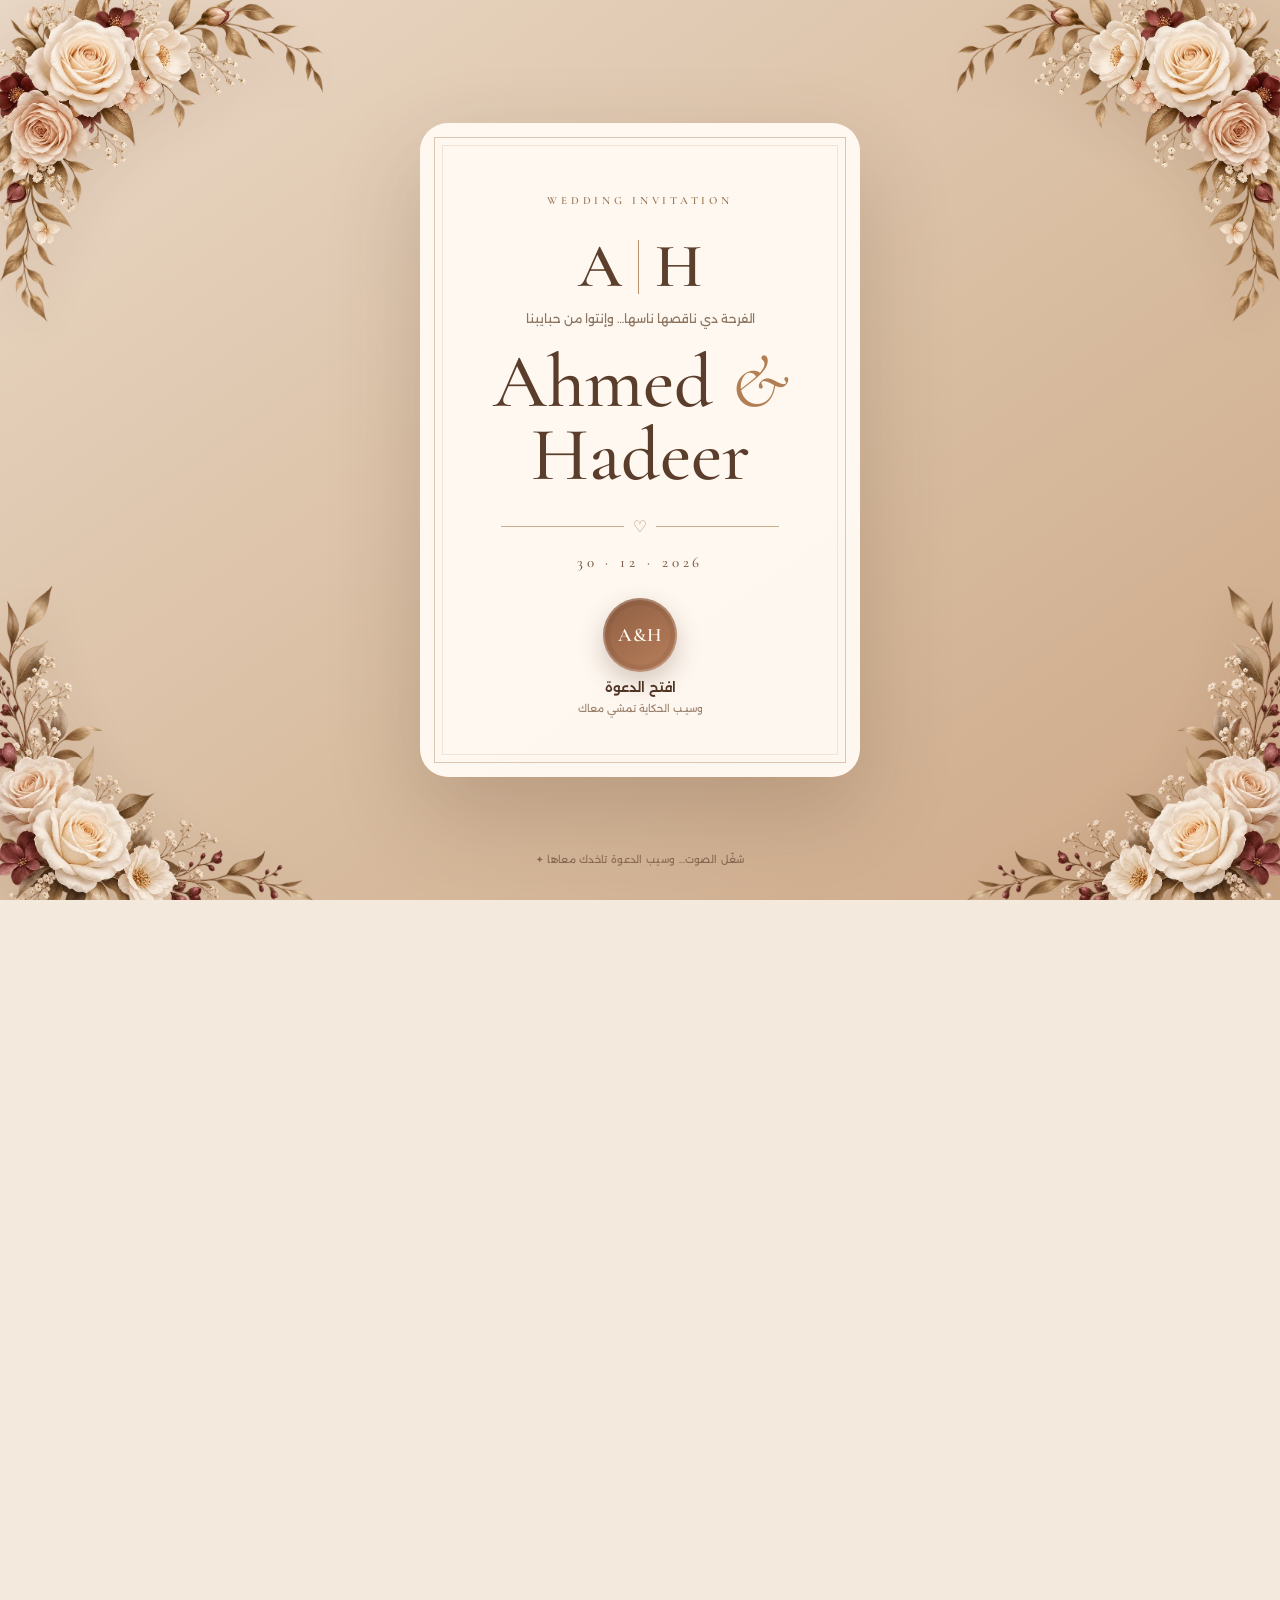
==== commit 9bb36ba2: "cahnge" ====
--- a/w/ahemd/index.html
+++ b/w/ahemd/index.html
@@ -6,13 +6,13 @@
   <meta name="viewport" content="width=device-width, initial-scale=1, viewport-fit=cover" />
   <meta name="theme-color" content="#cdb091" />
   <link rel="icon" href="data:image/svg+xml,<svg xmlns=%22http://www.w3.org/2000/svg%22 viewBox=%220 0 100 100%22><text y=%22.9em%22 font-size=%2290%22>🤎</text></svg>">
-  <meta name="description" content="دعوة زفاف Ahmed & Hadder" />
-  <title>Ahmed & Hadder — Wedding Invitation</title>
+  <meta name="description" content="دعوة زفاف Ahmed & Hadeer" />
+  <title>Ahmed & Hadeer — Wedding Invitation</title>
   <link rel="preconnect" href="https://fonts.googleapis.com">
   <link rel="preconnect" href="https://fonts.gstatic.com" crossorigin>
   <link rel="preload" as="image" href="/assets/invitation-cover.webp" type="image/webp" fetchpriority="high">
   <link href="https://fonts.googleapis.com/css2?family=Alexandria:wght@300;400;500;600&family=Cormorant+Garamond:ital,wght@0,400;0,500;0,600;1,500&display=swap" rel="stylesheet">
-  <link rel="stylesheet" href="/styles.css?v=28" />
+  <link rel="stylesheet" href="/styles.css?v=30" />
 </head>
 <body class="locked">
 
@@ -28,7 +28,7 @@
       <span class="intro-kicker">WEDDING INVITATION</span>
       <div class="intro-monogram">A <i></i> H</div>
       <p class="intro-small">الفرحة دي ناقصها ناسها… وإنتوا من حبايبنا</p>
-      <h1>Ahmed <em>&</em> Hadder</h1>
+      <h1>Ahmed <em>&</em> Hadeer</h1>
       <div class="intro-divider"><span></span><b>♡</b><span></span></div>
       <p class="intro-date">30 · 12 · 2026</p>
       <button id="openInvite" class="open-btn" type="button">
@@ -55,7 +55,7 @@
       <figure class="cover-frame">
         <picture>
           <source srcset="/assets/invitation-cover.webp" type="image/webp">
-          <img src="/assets/invitation-cover.jpeg" alt="Ahmed & Hadder wedding invitation" width="1024" height="1536" decoding="async" fetchpriority="high" />
+          <img src="/assets/invitation-cover.jpeg" alt="Ahmed & Hadeer wedding invitation" width="1024" height="1536" decoding="async" fetchpriority="high" />
         </picture>
         <div class="cover-shine"></div>
       </figure>
@@ -76,7 +76,7 @@
       <div class="story-copy reveal">
         <p>عدّت تفاصيل كتير لحد ما وصلنا لليوم ده، بس أكتر حاجة متأكدين منها إننا عايزين نبدأه وسط الناس اللي بنحبهم. عشان كده الدعوة دي مش مجرد ميعاد… دي عشان تكونوا جزء من ذكرى هنفضل فاكرينها طول العمر.</p>
         <p class="story-second">تعالوا افرحوا معانا من قلبكم، اضحكوا وارقصوا وخلو الليلة دي تاخد حقها 🤎</p>
-        <div class="signature">Ahmed <em>&</em> Hadder</div>
+        <div class="signature">Ahmed <em>&</em> Hadeer</div>
       </div>
     </section>
 
@@ -147,7 +147,7 @@
         </div>
         <form id="wishForm" class="wish-form">
           <input id="wishName" type="text" maxlength="30" placeholder="اسمك" required />
-          <textarea id="wishMessage" maxlength="180" placeholder="اكتب اللي نفسك تقوله لـ Ahmed & Hadder…" required></textarea>
+          <textarea id="wishMessage" maxlength="180" placeholder="اكتب اللي نفسك تقوله لـ Ahmed & Hadeer…" required></textarea>
           <button type="submit" class="primary-btn">سيب كلمتك 🤎</button>
         </form>
       </div>
@@ -171,13 +171,13 @@
   <div id="player" class="player local-audio-player" aria-label="تشغيل أو إيقاف موسيقى الفرح">
     <button id="audioToggle" class="audio-toggle" type="button" aria-label="تشغيل أو إيقاف الموسيقى" title="تشغيل / إيقاف الموسيقى">
       <span class="audio-icon audio-icon-play">▶</span>
-      <span class="audio-icon audio-icon-pause">Ⅱ</span>
+      <span class="audio-icon audio-icon-pause">♪</span>
     </button>
   </div>
 
   <div class="scroll-progress" aria-hidden="true"><i id="scrollProgress"></i></div>
   <div id="toast" class="toast" role="status"></div>
 
-  <script src="/app.js?v=28" defer></script>
+  <script src="/app.js?v=30" defer></script>
 </body>
 </html>
--- a/styles.css
+++ b/styles.css
@@ -2358,3 +2358,49 @@
     min-height:44px!important;
   }
 }
+
+
+/* =========================
+   V29 — mobile hearts + fireworks like desktop
+   ========================= */
+@media(max-width:760px){
+  /* Keep both decorative layers active on phones. */
+  .falling-hearts,
+  .falling-stars,
+  .twinkle-stars,
+  .spark-emitter--left,
+  .spark-emitter--right{
+    display:block!important;
+    opacity:1!important;
+    visibility:visible!important;
+  }
+
+  /* More visible hearts on mobile, closer to the desktop mood. */
+  .falling-heart{
+    --heart-size: 13px;
+    filter:drop-shadow(0 5px 10px rgba(92,52,38,.12))!important;
+  }
+
+  /* Stronger side fountains on phones without going too heavy. */
+  .spark-emitter--left,
+  .spark-emitter--right{
+    bottom:-98px!important;
+    height:58vh!important;
+    width:68vw!important;
+    overflow:visible!important;
+  }
+  .spark.left{left:10px!important;bottom:-10px!important;}
+  .spark.right{right:10px!important;bottom:-10px!important;}
+  .spark-emitter--left::before,
+  .spark-emitter--right::before{
+    width:94px!important;
+    height:70px!important;
+    bottom:-12px!important;
+    opacity:.18!important;
+  }
+
+  /* Let the spark pieces breathe a bit more visually on small screens. */
+  .spark{
+    filter:drop-shadow(0 0 8px rgba(255,231,190,.34))!important;
+  }
+}
